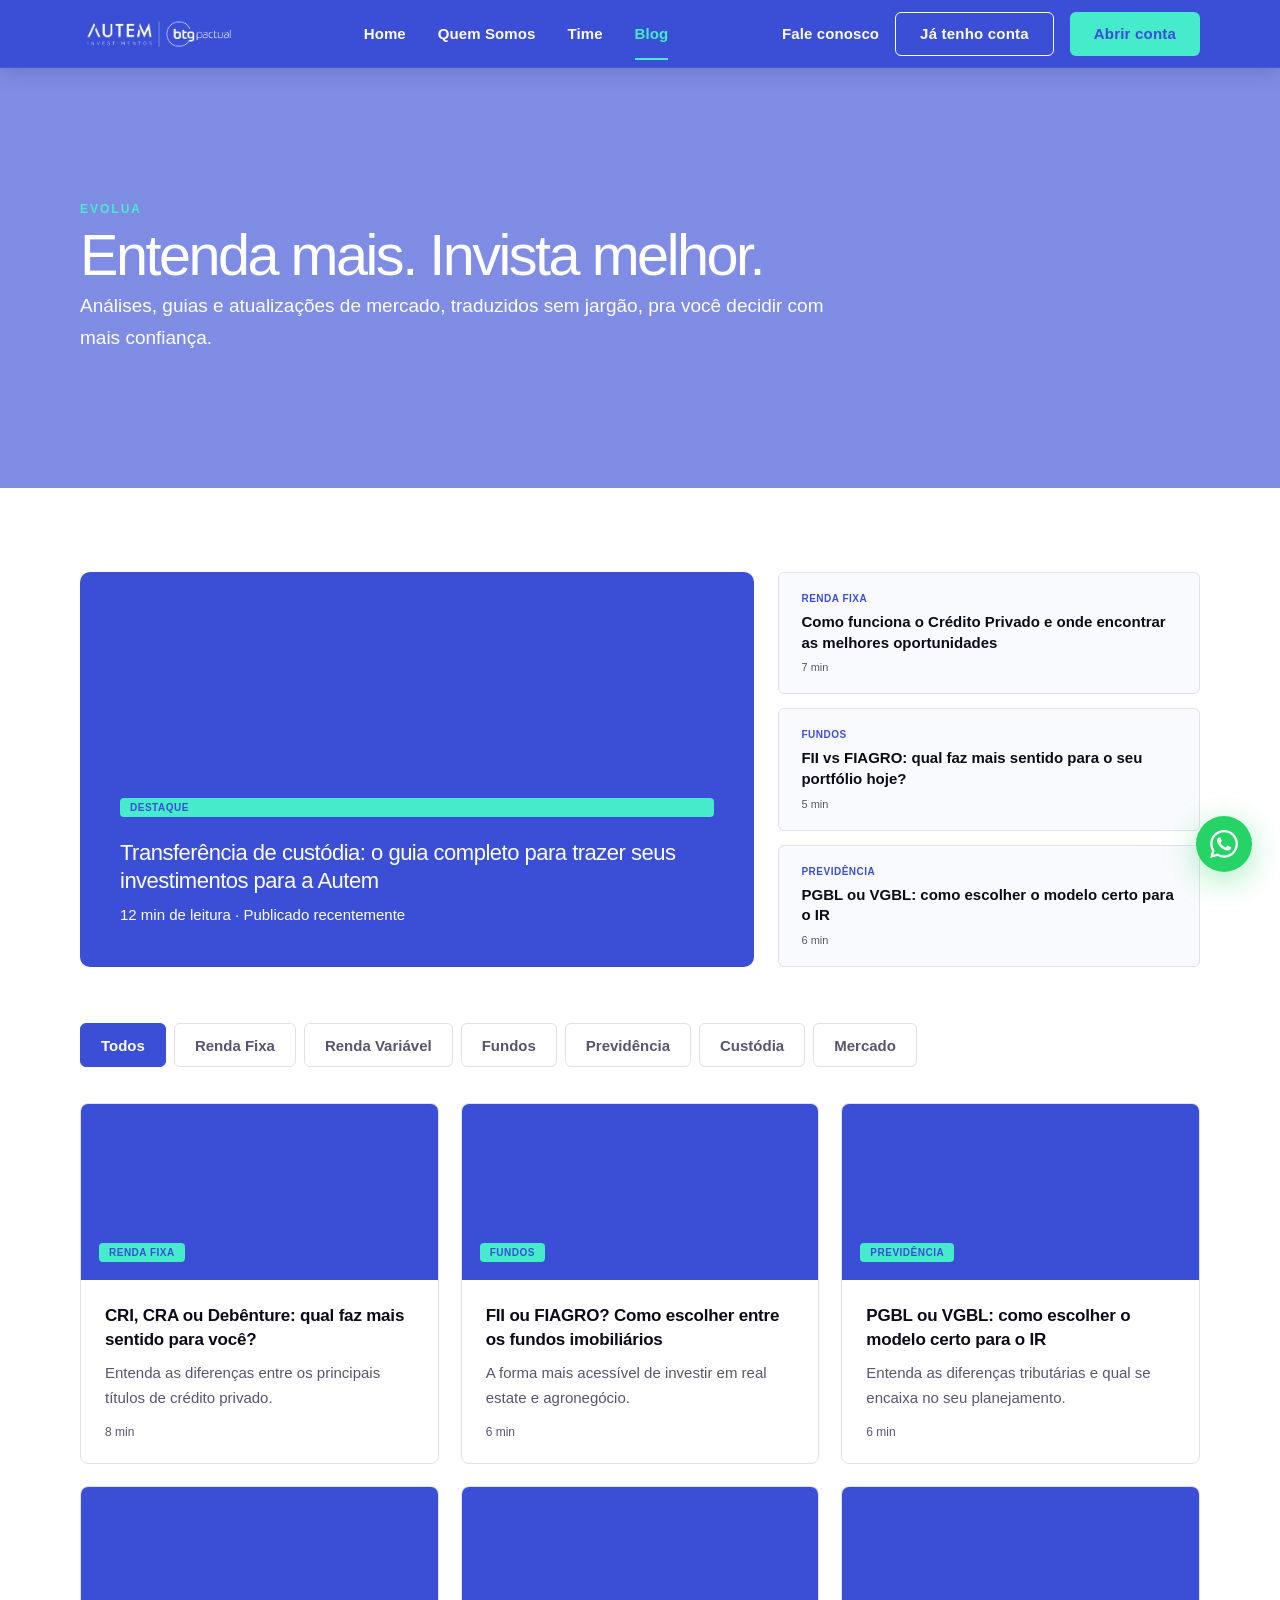
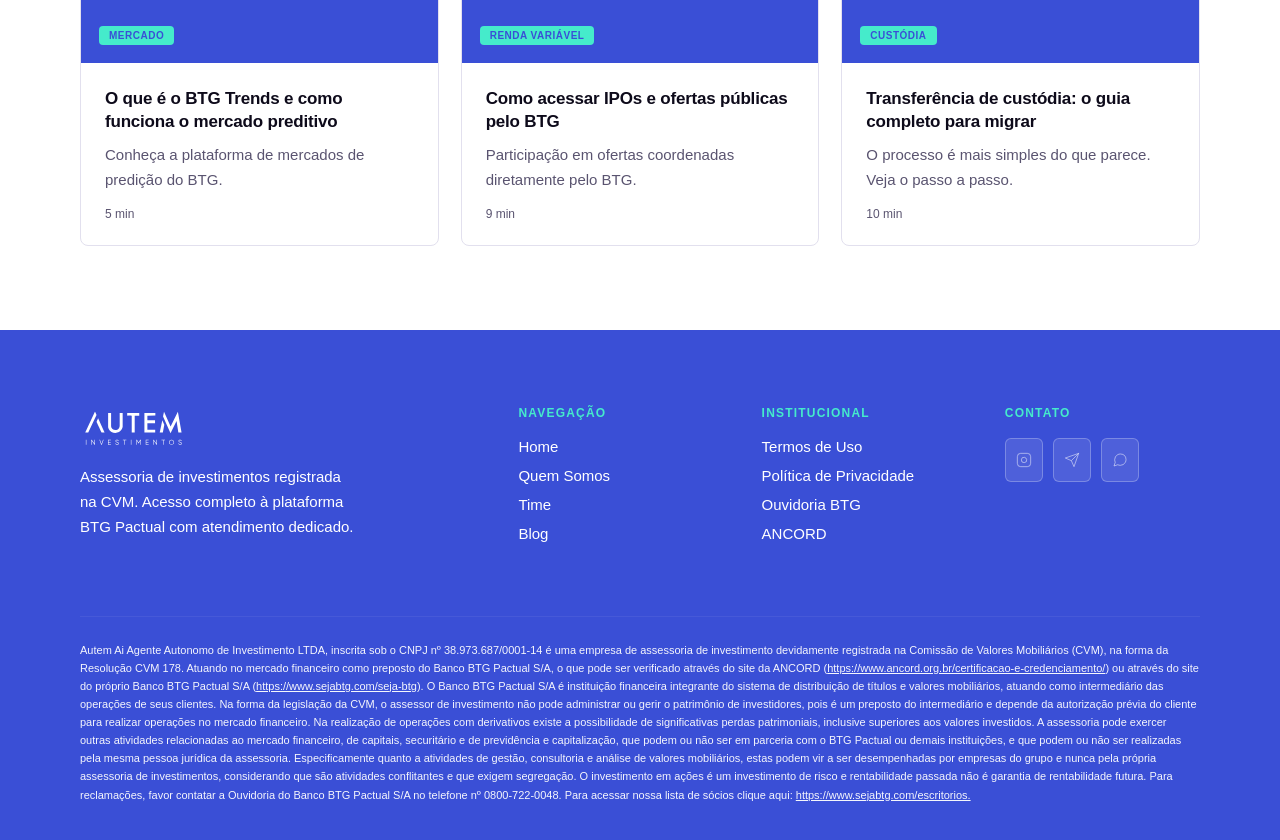
==== blog.html @ 6cc3e0f2 "Versão v2 do site Autem" ====
<!DOCTYPE html>
<html lang="pt-BR">
<head>
<meta charset="UTF-8">
<meta name="viewport" content="width=device-width, initial-scale=1.0">
<title>Wireframe v3 · Autem Investimentos</title>

<!--
  ══════════════════════════════════════════════════════════════
  TIPOGRAFIA — PENDENTE CONFIRMAÇÃO DO BRANDBOOK APENT
  ──────────────────────────────────────────────────────────────
  Substituir pelo arquivo de fonte especificado no brandbook_Apent.pdf
  Placeholder atual: "Hanken Grotesk" (Google Fonts)
  Na versão Vite final: importar via @font-face com os arquivos locais
  ══════════════════════════════════════════════════════════════
-->


<link rel="stylesheet" href="style.css">  <meta name="view-transition" content="same-origin">
</head>
<body>
<!-- ════════════ NAV ════════════ -->
<nav class="nav nav-solid">
  <div class="nav-inner">
    <div class="nav-logo" onclick="window.location.href='index.html'" title="Home">
      <!-- Logo branca para fundo escuro -->
      <img src="IMGs/Autem-logo_branca.png" alt="Autem Investimentos">
      <span class="nav-logo-fallback">Autem</span>
    </div>
    
    <button class="hamburger" id="mobile-menu-btn" aria-label="Menu">
      <span></span><span></span><span></span>
    </button>
    <div class="nav-drawer" id="nav-drawer">
<ul class="nav-links">
      <li><a href="index.html" id="nav-home">Home</a></li>
      <li><a href="quem-somos.html" id="nav-quem-somos">Quem Somos</a></li>
      <li><a href="time.html" id="nav-time">Time</a></li>
      <li><a href="blog.html" id="nav-blog" class="active">Blog</a></li>
    </ul>
    <div class="nav-actions">
      <button class="nav-link-plain" onclick="openFaleConosco(event)">Fale conosco</button>
      <button class="nav-btn-outline" onclick="openJaTenhoConta()">Já tenho conta</button>
      <button class="btn-primary">Abrir conta</button>
    </div>
    </div>
  </div>
</nav>

<div id="page-blog" class="page-offset">
  <section class="blog-hero">
    <div class="container">
      <span class="section-eyebrow" style="color:var(--c-green);">Evolua</span>
      <h1>Entenda mais. Invista melhor.</h1>
      <p>Análises, guias e atualizações de mercado, traduzidos sem jargão, pra você decidir com mais confiança.</p>
    </div>
  </section>

  <section class="blog-main">
    <div class="container">
      <div class="blog-featured">
        <div class="blog-featured-card">
          <span class="blog-featured-cat">Destaque</span>
          <div class="blog-featured-title">Transferência de custódia: o guia completo para trazer seus investimentos para a Autem</div>
          <div class="blog-featured-meta">12 min de leitura · Publicado recentemente</div>
        </div>
        <div class="blog-sidebar">
          <div class="blog-mini-card"><div class="blog-mini-cat">Renda Fixa</div><div class="blog-mini-title">Como funciona o Crédito Privado e onde encontrar as melhores oportunidades</div><div class="blog-mini-meta">7 min</div></div>
          <div class="blog-mini-card"><div class="blog-mini-cat">Fundos</div><div class="blog-mini-title">FII vs FIAGRO: qual faz mais sentido para o seu portfólio hoje?</div><div class="blog-mini-meta">5 min</div></div>
          <div class="blog-mini-card"><div class="blog-mini-cat">Previdência</div><div class="blog-mini-title">PGBL ou VGBL: como escolher o modelo certo para o IR</div><div class="blog-mini-meta">6 min</div></div>
        </div>
      </div>
      <div class="blog-cats">
        <button class="blog-cat-btn active">Todos</button>
        <button class="blog-cat-btn">Renda Fixa</button>
        <button class="blog-cat-btn">Renda Variável</button>
        <button class="blog-cat-btn">Fundos</button>
        <button class="blog-cat-btn">Previdência</button>
        <button class="blog-cat-btn">Custódia</button>
        <button class="blog-cat-btn">Mercado</button>
      </div>
      <div class="blog-all-grid carousel-track" id="carousel-blog-all">
        <div class="blog-card carousel-item"><div class="blog-thumb"><span class="blog-cat-tag">Renda Fixa</span></div><div class="blog-body"><div class="blog-title">CRI, CRA ou Debênture: qual faz mais sentido para você?</div><div class="blog-excerpt">Entenda as diferenças entre os principais títulos de crédito privado.</div><div class="blog-meta">8 min</div></div></div>
        <div class="blog-card carousel-item"><div class="blog-thumb" style="background:var(--c-blue)"><span class="blog-cat-tag">Fundos</span></div><div class="blog-body"><div class="blog-title">FII ou FIAGRO? Como escolher entre os fundos imobiliários</div><div class="blog-excerpt">A forma mais acessível de investir em real estate e agronegócio.</div><div class="blog-meta">6 min</div></div></div>
        <div class="blog-card carousel-item"><div class="blog-thumb" style="background:var(--c-blue)"><span class="blog-cat-tag">Previdência</span></div><div class="blog-body"><div class="blog-title">PGBL ou VGBL: como escolher o modelo certo para o IR</div><div class="blog-excerpt">Entenda as diferenças tributárias e qual se encaixa no seu planejamento.</div><div class="blog-meta">6 min</div></div></div>
        <div class="blog-card carousel-item"><div class="blog-thumb" style="background:var(--c-blue)"><span class="blog-cat-tag">Mercado</span></div><div class="blog-body"><div class="blog-title">O que é o BTG Trends e como funciona o mercado preditivo</div><div class="blog-excerpt">Conheça a plataforma de mercados de predição do BTG.</div><div class="blog-meta">5 min</div></div></div>
        <div class="blog-card carousel-item"><div class="blog-thumb" style="background:var(--c-blue)"><span class="blog-cat-tag">Renda Variável</span></div><div class="blog-body"><div class="blog-title">Como acessar IPOs e ofertas públicas pelo BTG</div><div class="blog-excerpt">Participação em ofertas coordenadas diretamente pelo BTG.</div><div class="blog-meta">9 min</div></div></div>
        <div class="blog-card carousel-item"><div class="blog-thumb" style="background:var(--c-blue)"><span class="blog-cat-tag">Custódia</span></div><div class="blog-body"><div class="blog-title">Transferência de custódia: o guia completo para migrar</div><div class="blog-excerpt">O processo é mais simples do que parece. Veja o passo a passo.</div><div class="blog-meta">10 min</div></div></div>
      </div>
      <div class="carousel-nav">
        <button class="carousel-arrow" id="carousel-blog-all-prev" aria-label="Anterior">
          <svg width="18" height="18" viewBox="0 0 24 24" fill="none" stroke="currentColor" stroke-width="2"><polyline points="15 18 9 12 15 6"/></svg>
        </button>
        <div class="carousel-dots" id="carousel-blog-all-dots"></div>
        <button class="carousel-arrow" id="carousel-blog-all-next" aria-label="Próximo">
          <svg width="18" height="18" viewBox="0 0 24 24" fill="none" stroke="currentColor" stroke-width="2"><polyline points="9 18 15 12 9 6"/></svg>
        </button>
      </div>
    </div>
  </section>

  <footer class="footer">
    <div class="container">
      <div class="footer-top">
        <div>
          <img class="footer-logo"
               src="IMGs/autem-logo-branco-scroll.svg"
               alt="Autem Investimentos"
               onerror="this.outerHTML='<div style=\'font-size:16px;font-weight:900;color:#fff;margin-bottom:14px;\'>Autem Investimentos</div>'">
          <p class="footer-brand-desc">Assessoria de investimentos registrada na CVM. Acesso completo à plataforma BTG Pactual com atendimento dedicado.</p>
        </div>
        <div>
          <div class="footer-col-title">Navegação</div>
          <ul class="footer-links">
            <li><a href="index.html">Home</a></li>
            <li><a href="quem-somos.html">Quem Somos</a></li>
            <li><a href="time.html">Time</a></li>
            <li><a href="blog.html">Blog</a></li>
          </ul>
        </div>
        <div>
          <div class="footer-col-title">Institucional</div>
          <ul class="footer-links">
            <li><a href="#">Termos de Uso</a></li>
            <li><a href="#">Política de Privacidade</a></li>
            <li><a href="#">Ouvidoria BTG</a></li>
            <li><a href="#">ANCORD</a></li>
          </ul>
        </div>
        <div>
          <div class="footer-col-title">Contato</div>
          <div class="footer-social">
            <a href="#" title="Instagram"><svg width="16" height="16" viewBox="0 0 24 24" fill="none" stroke="currentColor" stroke-width="0.75"><rect x="2" y="2" width="20" height="20" rx="5"/><path d="M16 11.37A4 4 0 1 1 12.63 8 4 4 0 0 1 16 11.37z"/><line x1="17.5" y1="6.5" x2="17.51" y2="6.5"/></svg></a>
            <a href="#" title="Telegram"><svg width="16" height="16" viewBox="0 0 24 24" fill="none" stroke="currentColor" stroke-width="0.75"><path d="M22 2L11 13"/><path d="M22 2L15 22l-4-9-9-4 20-7z"/></svg></a>
            <a href="#" title="WhatsApp"><svg width="16" height="16" viewBox="0 0 24 24" fill="none" stroke="currentColor" stroke-width="0.75"><path d="M21 11.5a8.38 8.38 0 0 1-.9 3.8 8.5 8.5 0 0 1-7.6 4.7 8.38 8.38 0 0 1-3.8-.9L3 21l1.9-5.7a8.38 8.38 0 0 1-.9-3.8 8.5 8.5 0 0 1 4.7-7.6 8.38 8.38 0 0 1 3.8-.9h.5a8.48 8.48 0 0 1 8 8v.5z"/></svg></a>
          </div>
        </div>
      </div>
      <div class="footer-bottom">
        <p class="footer-disclaimer">Autem Ai Agente Autonomo de Investimento LTDA, inscrita sob o CNPJ nº 38.973.687/0001-14 é uma empresa de assessoria de investimento devidamente registrada na Comissão de Valores Mobiliários (CVM), na forma da Resolução CVM 178. Atuando no mercado financeiro como preposto do Banco BTG Pactual S/A, o que pode ser verificado através do site da ANCORD (<a href="https://www.ancord.org.br/certificacao-e-credenciamento/" target="_blank" style="text-decoration:underline;">https://www.ancord.org.br/certificacao-e-credenciamento/</a>) ou através do site do próprio Banco BTG Pactual S/A (<a href="https://www.sejabtg.com/seja-btg" target="_blank" style="text-decoration:underline;">https://www.sejabtg.com/seja-btg</a>). O Banco BTG Pactual S/A é instituição financeira integrante do sistema de distribuição de títulos e valores mobiliários, atuando como intermediário das operações de seus clientes. Na forma da legislação da CVM, o assessor de investimento não pode administrar ou gerir o patrimônio de investidores, pois é um preposto do intermediário e depende da autorização prévia do cliente para realizar operações no mercado financeiro. Na realização de operações com derivativos existe a possibilidade de significativas perdas patrimoniais, inclusive superiores aos valores investidos. A assessoria pode exercer outras atividades relacionadas ao mercado financeiro, de capitais, securitário e de previdência e capitalização, que podem ou não ser em parceria com o BTG Pactual ou demais instituições, e que podem ou não ser realizadas pela mesma pessoa jurídica da assessoria. Especificamente quanto a atividades de gestão, consultoria e análise de valores mobiliários, estas podem vir a ser desempenhadas por empresas do grupo e nunca pela própria assessoria de investimentos, considerando que são atividades conflitantes e que exigem segregação. O investimento em ações é um investimento de risco e rentabilidade passada não é garantia de rentabilidade futura. Para reclamações, favor contatar a Ouvidoria do Banco BTG Pactual S/A no telefone nº 0800-722-0048. Para acessar nossa lista de sócios clique aqui: <a href="https://www.sejabtg.com/escritorios" target="_blank" style="text-decoration:underline;">https://www.sejabtg.com/escritorios.</a></p>
      </div>
    </div>
  </footer>
</div>



<!-- WHATSAPP FLUTUANTE -->
<button class="whatsapp-float" title="Falar no WhatsApp">
  <svg width="28" height="28" viewBox="0 0 24 24" fill="white">
    <path d="M17.472 14.382c-.297-.149-1.758-.867-2.03-.967-.273-.099-.471-.148-.67.15-.197.297-.767.966-.94 1.164-.173.199-.347.223-.644.075-.297-.15-1.255-.463-2.39-1.475-.883-.788-1.48-1.761-1.653-2.059-.173-.297-.018-.458.13-.606.134-.133.298-.347.446-.52.149-.174.198-.298.298-.497.099-.198.05-.371-.025-.52-.075-.149-.669-1.612-.916-2.207-.242-.579-.487-.5-.669-.51-.173-.008-.371-.01-.57-.01-.198 0-.52.074-.792.372-.272.297-1.04 1.016-1.04 2.479 0 1.462 1.065 2.875 1.213 3.074.149.198 2.096 3.2 5.077 4.487.709.306 1.262.489 1.694.625.712.227 1.36.195 1.871.118.571-.085 1.758-.719 2.006-1.413.248-.694.248-1.289.173-1.413-.074-.124-.272-.198-.57-.347m-5.421 7.403h-.004a9.87 9.87 0 0 1-5.031-1.378l-.361-.214-3.741.982.998-3.648-.235-.374a9.86 9.86 0 0 1-1.51-5.26c.001-5.45 4.436-9.884 9.888-9.884 2.64 0 5.122 1.03 6.988 2.898a9.825 9.825 0 0 1 2.893 6.994c-.003 5.45-4.437 9.884-9.885 9.884m8.413-18.297A11.815 11.815 0 0 0 12.05 0C5.495 0 .16 5.335.157 11.892c0 2.096.547 4.142 1.588 5.945L.057 24l6.305-1.654a11.882 11.882 0 0 0 5.683 1.448h.005c6.554 0 11.89-5.335 11.893-11.893a11.821 11.821 0 0 0-3.48-8.413Z"/>
  </svg>
</button>


<!-- MODAL JÁ TENHO CONTA -->
<div class="modal-overlay" id="modalJaTenhoConta">
  <div class="modal-box">
    <button class="modal-close" onclick="closeJaTenhoConta()">×</button>
    <div class="modal-title">Já sou cliente BTG</div>
    <p class="modal-sub">Preencha abaixo e um assessor Autem entrará em contato para transferir sua assessoria.</p>
    <form onsubmit="return false;">
      <div class="form-row">
        <div class="form-group">
          <label class="form-label">Nome completo</label>
          <input class="form-input" type="text" placeholder="Seu nome">
        </div>
        <div class="form-group">
          <label class="form-label">E-mail</label>
          <input class="form-input" type="email" placeholder="seu@email.com">
        </div>
      </div>
      <div class="form-row">
        <div class="form-group">
          <label class="form-label">WhatsApp</label>
          <input class="form-input" type="tel" placeholder="(11) 99999-9999">
        </div>
        <div class="form-group">
          <label class="form-label">Patrimônio aproximado</label>
          <select class="form-select">
            <option value="">Selecione</option>
            <option>Até R$ 100 mil</option>
            <option>R$ 100 mil – R$ 500 mil</option>
            <option>R$ 500 mil – R$ 1 milhão</option>
            <option>Acima de R$ 1 milhão</option>
          </select>
        </div>
      </div>
      <div class="form-group">
        <label class="form-label">Assessor atual (opcional)</label>
        <input class="form-input" type="text" placeholder="Nome do seu assessor atual">
      </div>
      <button class="btn-form-submit" type="submit" onclick="closeJaTenhoConta()">Quero migrar para a Autem →</button>
    </form>
  </div>
</div></div>

<!-- MODAL FALE CONOSCO -->
<div class="modal-overlay" id="modalFaleConosco">
  <div class="modal-box">
    <button class="modal-close" onclick="closeFaleConosco()">×</button>
    <div class="modal-title">Fale conosco</div>
    <p class="modal-sub">Preencha abaixo e um especialista Autem entrará em contato com você.</p>
    <div class="form-row">
      <div class="form-group">
        <label class="form-label">Nome</label>
        <input type="text" class="form-input" placeholder="Seu nome">
      </div>
      <div class="form-group">
        <label class="form-label">Telefone</label>
        <input type="text" class="form-input" placeholder="(11) 99999-9999">
      </div>
    </div>
    <div class="form-group">
      <label class="form-label">E-mail</label>
      <input type="email" class="form-input" placeholder="seu@email.com">
    </div>
    <div class="form-group">
      <label class="form-label">Você é</label>
      <select class="form-select">
        <option value="">Selecione seu perfil...</option>
        <option>Pessoa Física — Investidor iniciante</option>
        <option>Pessoa Física — Já invisto em outros bancos</option>
        <option>Pessoa Física — Investidor qualificado</option>
        <option>Pessoa Jurídica — Empresa</option>
        <option>Assessor — Quero me juntar ao time</option>
      </select>
    </div>
    <div class="form-group">
      <label class="form-label">Patrimônio aproximado</label>
      <select class="form-select">
        <option value="">Selecione uma faixa...</option>
        <option>Até R$ 50 mil</option>
        <option>R$ 50 mil a R$ 300 mil</option>
        <option>R$ 300 mil a R$ 1 milhão</option>
        <option>Acima de R$ 1 milhão</option>
      </select>
    </div>
    <button class="btn-form-submit">Quero ser contatado →</button>
  </div>
</div>

<script>
// ─── NAVEGAÇÃO ───────────────────────────────
function showPage(id) {
  document.querySelectorAll('.page').forEach(p => p.classList.remove('active'));
  document.getElementById('page-' + id).classList.add('active');
  document.querySelectorAll('.nav-links a').forEach(a => a.classList.remove('active'));
  const l = document.getElementById('nav-' + id);
  if (l) l.classList.add('active');
  window.scrollTo({ top: 0, behavior: 'smooth' });
  return false;
}

// ─── FALE CONOSCO ────────────────────────────
function openFaleConosco(e) {
  if (e) e.preventDefault();
  document.getElementById('modalFaleConosco').classList.add('open');
  document.body.style.overflow = 'hidden';
}
function closeFaleConosco() {
  document.getElementById('modalFaleConosco').classList.remove('open');
  document.body.style.overflow = '';
}
function openJaTenhoConta() {
  document.getElementById('modalJaTenhoConta').classList.add('open');
}
function closeJaTenhoConta() {
  document.getElementById('modalJaTenhoConta').classList.remove('open');
}
document.getElementById('modalJaTenhoConta').addEventListener('click', function(e) {
  if (e.target === this) closeJaTenhoConta();
});

document.getElementById('modalFaleConosco').addEventListener('click', function(e) {
  if (e.target === this) closeFaleConosco();
});

// ─── TABS DE PRODUTO ──────────────────────────
// Banking tabs
function switchBankingTab(tab, btn) {
  document.querySelectorAll('.banking-tab-btn').forEach(b => b.classList.remove('active'));
  document.querySelectorAll('.banking-tab-panel').forEach(p => p.classList.remove('active'));
  btn.classList.add('active');
  document.getElementById('banking-' + tab).classList.add('active');
}

function selectTab(btn, panelId) {
  // Reset tabs
  document.querySelectorAll('.product-tab').forEach(t => t.classList.remove('active'));
  document.querySelectorAll('.product-panel').forEach(p => p.classList.remove('active'));
  // Ativar
  btn.classList.add('active');
  const panel = document.getElementById(panelId);
  if (panel) {
    panel.classList.add('active');
    // Animação leve
    panel.style.opacity = '0';
    panel.style.transform = 'translateY(8px)';
    requestAnimationFrame(() => {
      panel.style.transition = 'opacity .25s ease, transform .25s ease';
      panel.style.opacity = '1';
      panel.style.transform = 'translateY(0)';
    });
  }
}

// ─── BLOG FILTROS ─────────────────────────────
document.querySelectorAll('.blog-cat-btn').forEach(btn => {
  btn.addEventListener('click', () => {
    document.querySelectorAll('.blog-cat-btn').forEach(b => b.classList.remove('active'));
    btn.classList.add('active');
  });
});
</script>

<script>
// Mobile Menu Logic
const mobileBtn = document.getElementById('mobile-menu-btn');
const navDrawer = document.getElementById('nav-drawer');
const navLinks = navDrawer.querySelectorAll('a, button');

if (mobileBtn && navDrawer) {
  const topNav = document.querySelector('.nav');
  mobileBtn.addEventListener('click', () => {
    mobileBtn.classList.toggle('open');
    navDrawer.classList.toggle('open');
    if (topNav) topNav.classList.toggle('menu-open');
  });

  navLinks.forEach(link => {
    link.addEventListener('click', () => {
      mobileBtn.classList.remove('open');
      navDrawer.classList.remove('open');
      if (topNav) topNav.classList.remove('menu-open');
    });
  });

  document.addEventListener('click', (e) => {
    if (navDrawer.classList.contains('open') && !navDrawer.contains(e.target) && !mobileBtn.contains(e.target)) {
      mobileBtn.classList.remove('open');
      navDrawer.classList.remove('open');
      if (topNav) topNav.classList.remove('menu-open');
    }
  });
}

// Reusable Mobile Carousel Component
function initCarousel(trackId, dotsId, prevId, nextId) {
  const track = document.getElementById(trackId);
  if (!track) return;
  const items = Array.from(track.querySelectorAll('.carousel-item'));
  if (!items.length) return;

  const dotsEl = dotsId ? document.getElementById(dotsId) : null;
  const prevBtn = prevId ? document.getElementById(prevId) : null;
  const nextBtn = nextId ? document.getElementById(nextId) : null;

  let dots = [];
  if (dotsEl) {
    dotsEl.innerHTML = '';
    dots = items.map((_, i) => {
      const dot = document.createElement('button');
      dot.className = 'carousel-dot';
      dot.setAttribute('aria-label', 'Ir para item ' + (i + 1));
      dot.addEventListener('click', () => scrollToIndex(i));
      dotsEl.appendChild(dot);
      return dot;
    });
  }

  function scrollToIndex(i) {
    const item = items[i];
    if (!item) return;
    const delta = item.getBoundingClientRect().left - track.getBoundingClientRect().left;
    const target = track.scrollLeft + delta;
    if (typeof track.scrollTo === 'function') {
      track.scrollTo({ left: target, behavior: 'smooth' });
    } else {
      track.scrollLeft = target;
    }
  }

  function getActiveIndex() {
    const trackLeft = track.getBoundingClientRect().left;
    let closest = 0, closestDist = Infinity;
    items.forEach((item, i) => {
      const dist = Math.abs(item.getBoundingClientRect().left - trackLeft);
      if (dist < closestDist) { closestDist = dist; closest = i; }
    });
    return closest;
  }

  function updateUI() {
    const active = getActiveIndex();
    dots.forEach((d, i) => d.classList.toggle('active', i === active));
    if (prevBtn) prevBtn.disabled = active === 0;
    if (nextBtn) nextBtn.disabled = active === items.length - 1;
    return active;
  }

  let scrollTimer;
  track.addEventListener('scroll', () => {
    clearTimeout(scrollTimer);
    scrollTimer = setTimeout(updateUI, 100);
  }, { passive: true });

  if (prevBtn) prevBtn.addEventListener('click', () => scrollToIndex(Math.max(0, updateUI() - 1)));
  if (nextBtn) nextBtn.addEventListener('click', () => scrollToIndex(Math.min(items.length - 1, updateUI() + 1)));

  window.addEventListener('resize', updateUI);
  updateUI();
}

[
  ['carousel-blog-all', 'carousel-blog-all-dots', 'carousel-blog-all-prev', 'carousel-blog-all-next'],
].forEach(args => initCarousel(...args));

// Nav Scroll Logic for Logo
const NAV_LOGO_DEFAULT = 'IMGs/Autem-logo_branca.png';
const NAV_LOGO_SCROLLED = 'IMGs/autem-logo-branco-scroll.svg';
const navEl = document.querySelector('.nav');
const navLogoImg = navEl ? navEl.querySelector('.nav-logo img') : null;
let navIsScrolled = false;
window.addEventListener('scroll', () => {
  const shouldBeScrolled = window.scrollY > 50;
  if (shouldBeScrolled === navIsScrolled) return;
  navIsScrolled = shouldBeScrolled;
  navEl.classList.toggle('scrolled', navIsScrolled);
  if (navLogoImg) {
    navLogoImg.style.opacity = '0';
    window.setTimeout(() => {
      navLogoImg.src = navIsScrolled ? NAV_LOGO_SCROLLED : NAV_LOGO_DEFAULT;
      navLogoImg.style.opacity = '1';
    }, 150);
  }
}, { passive: true });
</script>

</body>
</html>
---- style.css ----
@font-face {
  font-family: 'Hanken Grotesk';
  src: url('../Hanken_Grotesk/HankenGrotesk-VariableFont_wght.ttf') format('truetype');
  font-weight: 100 900;
  font-style: normal;
  font-display: swap;
}
@font-face {
  font-family: 'Hanken Grotesk';
  src: url('../Hanken_Grotesk/HankenGrotesk-Italic-VariableFont_wght.ttf') format('truetype');
  font-weight: 100 900;
  font-style: italic;
  font-display: swap;
}

/* ══════════════════════════════════════════════════════════════
   TOKENS DE MARCA — AUTEM (extraídos do Autem_brandbook.pdf)
   ══════════════════════════════════════════════════════════════ */
:root {
  /* Paleta primária */
  --c-blue:          #3A4FD6;   /* Azul primário */
  --c-green:         #45EBCB;   /* Verde menta — accent principal */
  --c-lavender:      #E4EDFF;   /* Lavanda — superfície suave */
  --c-off-white:     #F9FAFD;   /* Fundo neutro */
  --c-black:         #000000;
  --c-gray:          #424242;

  /* Gradiente hero */
  --grad-hero: var(--c-blue);

  /* Cores de Status e Utilidades */
  --status-success-bg: #DCFCE7;
  --status-success-txt: #15803D;
  --status-pending-bg: #FEF9C3;
  --status-pending-txt: #92400E;
  --glow-green: rgba(69, 235, 203, 0.4);

  /* Aliases semânticos */
  --bg-white:        #FFFFFF;
  --bg-surface:      var(--c-off-white);
  --text-primary:    #0D0A1A;
  --text-muted:      #5A5470;
  --border:          #E2E0EE;
  --brand-accent:    var(--c-green);

  /* ─ TIPOGRAFIA ─ */
  --font-primary: 'Hanken Grotesk', sans-serif;

  /* Escala tipográfica fluida */
  --text-xs:   clamp(11px, 1vw + 7px, 12px);
  --text-sm:   clamp(13px, 1vw + 9px, 15px);
  --text-base: clamp(15px, 1.2vw + 10px, 17px);
  --text-md:   clamp(17px, 1.5vw + 11px, 19px);
  --text-lg:   clamp(20px, 2vw + 12px, 22px);
  --text-xl:   clamp(24px, 2.5vw + 12px, 28px);
  --text-2xl:  clamp(32px, 3.5vw, 48px);
  --text-3xl:  clamp(40px, 4.5vw, 64px);

  /* Raios */
  --radius-sm: 6px;
  --radius-md: 8px;
  --radius-lg: 10px;
  --radius-xl: 12px;
}

/* ══ RESET ══ */
*, *::before, *::after { margin:0; padding:0; box-sizing:border-box; }
html { scroll-behavior: smooth; }

@view-transition {
  navigation: auto;
}

body {
  font-family: var(--font-primary);
  color: var(--text-primary);
  background: var(--bg-white);
  -webkit-font-smoothing: antialiased;
  text-rendering: optimizeLegibility;
}
a { text-decoration: none; color: inherit; }
button { cursor: pointer; font-family: var(--font-primary); }
img { display: block; max-width: 100%; }

/* ══ PAGE SYSTEM ══ */
/* .page removed */
/* .page.active removed */
.page-offset { padding-top: 68px; }
#page-home.page-offset { padding-top: 0; }

/* ══ SHARED LAYOUT ══ */
.container { width: 100%; max-width: 1200px; margin: 0 auto; padding: 0 40px; }
.section-eyebrow {
  font-size: var(--text-xs);
  font-weight: 800;
  text-transform: uppercase;
  letter-spacing: 2px;
  color: var(--c-blue);
  margin-bottom: 10px;
  display: block;
}
.section-title {
  font-size: var(--text-2xl);
  font-weight: 400;
  letter-spacing: -1.5px;
  line-height: 1.12;
  color: var(--c-blue);
  margin-bottom: 14px;
}
.section-sub {
  font-size: var(--text-md);
  color: var(--text-muted);
  line-height: 1.7;
  max-width: clamp(600px, 60ch, 800px);
}
.text-center { text-align: center; }
.text-center .section-sub { margin: 0 auto; }


/* ══════════════════════════════════════════
   NAV
══════════════════════════════════════════ */
.nav {
  position: fixed; top: 0; left: 0; right: 0; z-index: 1000;
  height: 68px;
  background: rgba(58, 79, 214, 0.55);
  backdrop-filter: blur(20px);
  -webkit-backdrop-filter: blur(20px);
  border-bottom: 1px solid rgba(255,255,255,0.06);
  transition: background 0.3s ease, box-shadow 0.3s ease, backdrop-filter 0.3s ease;
}
.nav.scrolled,
.nav.nav-solid {
  background: var(--c-blue);
  backdrop-filter: none;
  -webkit-backdrop-filter: none;
  box-shadow: 0 4px 20px rgba(0, 0, 0, 0.15);
}
.nav-inner {
  max-width: 1200px; margin: 0 auto; padding: 0 40px;
  height: 100%;
  display: flex; align-items: center; justify-content: space-between;
}
.nav-logo {
  display: flex; align-items: center; justify-content: flex-start; gap: 0;
  width: 170px;
  cursor: pointer; height: auto;
}
.nav-logo img {
  height: 48px; /* Maior, imagem original intocada */
  width: auto;
  max-width: none;
  transition: opacity .15s ease, height .2s ease;
  /* Fallback se a imagem não carregar */
}
.nav.scrolled .nav-logo img {
  height: 38px;
}
.nav-logo-fallback {
  font-size: 18px; font-weight: 900; color: #fff; letter-spacing: -0.5px;
  display: none; /* mostrado via JS se img falhar */
}
.nav-links {
  display: flex; align-items: center; gap: 32px; list-style: none;
}
.nav-links a,
.nav-link-plain {
  font-size: var(--text-sm);
  font-weight: 600;
  color: #fff;
  letter-spacing: 0.1px;
  transition: color .2s, opacity .2s;
  position: relative;
  background: none; border: none; padding: 0; cursor: pointer;
}
.nav-links a::after,
.nav-link-plain::after {
  content: '';
  position: absolute; bottom: -4px; left: 0; right: 0;
  height: 2px; background: var(--c-green);
  transform: scaleX(0); transform-origin: left;
  transition: transform .2s;
}
.nav-links a:hover, .nav-links a.active,
.nav-link-plain:hover, .nav-link-plain.active { color: var(--c-green); opacity: 1; }
.nav-links a:hover::after, .nav-links a.active::after,
.nav-link-plain:hover::after, .nav-link-plain.active::after { transform: scaleX(1); }
.nav-actions { display: flex; align-items: center; gap: 16px; }
.nav-btn-outline {
  font-size: var(--text-sm); font-weight: 700;
  color: #fff;
  background: transparent;
  padding: 10px 24px; border-radius: var(--radius-sm);
  border: 1.5px solid #fff;
  letter-spacing: 0.2px;
  transition: all .2s;
}
.nav-btn-outline:hover {
  border-color: rgba(255,255,255,0.7);
  background: rgba(255,255,255,0.06);
  color: #fff;
}
.btn-primary {
  background: var(--c-green);
  color: var(--c-blue);
  font-size: var(--text-sm); font-weight: 800;
  padding: 10px 24px; border-radius: var(--radius-sm);
  border: none; letter-spacing: 0.2px;
  transition: all .2s;
}
.btn-primary:hover {
  filter: brightness(1.08);
  transform: translateY(-1px);
  box-shadow: 0 8px 24px rgba(69,235,203,0.3);
}


/* ══════════════════════════════════════════
   HERO
══════════════════════════════════════════ */
.hero {
  background-color: var(--grad-hero);
  background-image: url('IMGs/hero_v2.jpg');
  background-size: cover;
  background-position: right center;
  background-repeat: no-repeat;
  min-height: 100vh;
  display: flex; align-items: center; justify-content: center;
  padding: 68px 0 10px 0; /* O padding-top compensa o header fixo e padding-bottom de 10px ajustado */
  position: relative; overflow: hidden;
}
.hero-inner {
  z-index: 1;
  max-width: 1200px; margin: 0 auto; padding: 40px 40px 10px;
  width: 100%;
  min-height: calc(100vh - 68px);
  position: relative;
  display: flex; flex-direction: column; justify-content: space-between;
}
.hero-content {
  max-width: 650px;
  display: flex; flex-direction: column; gap: 32px;
  margin: auto 0; /* Centraliza verticalmente o bloco de conteúdo na área livre superior */
}
.hero-text-group { display: flex; flex-direction: column; gap: 14px; /* Espaçamento entre os parágrafos */ }
.hero-eyebrow {
  display: inline-flex; align-items: center; gap: 8px;
  background: rgba(69,235,203,0.1); border: 1px solid rgba(69,235,203,0.25);
  border-radius: 6px; padding: 6px 14px;
  font-size: var(--text-xs); font-weight: 700; letter-spacing: 1.5px;
  text-transform: uppercase; color: var(--c-green);
}
.hero-eyebrow span { width: 6px; height: 6px; border-radius: 50%; background: var(--c-green); }
.hero h1 {
  font-size: var(--text-3xl);
  font-weight: 400; color: #000000;
  line-height: 1.04; letter-spacing: -2.5px;
}
.hero h1 em {
  font-style: normal;
  color: var(--c-blue);
}
.hero-sub {
  font-size: var(--text-md); color: var(--text-primary);
  line-height: 1.72; max-width: min(50ch, 100%);
  margin: 0;
}
.hero-cta-row { display: flex; align-items: center; gap: 16px; flex-wrap: wrap; margin: 0; /* Removida margem superior para que o espaçamento seja estritamente governado pelo gap de 32px do .hero-content */ }
.btn-hero {
  background: var(--c-green); color: var(--c-blue);
  font-size: var(--text-base); font-weight: 800;
  padding: 16px 36px; border-radius: var(--radius-sm);
  border: none; letter-spacing: 0.1px;
  box-shadow: 0 10px 36px rgba(69,235,203,0.28);
  transition: all .2s;
  cursor: pointer;
}
.btn-hero:hover { filter: brightness(1.07); transform: translateY(-2px); box-shadow: 0 14px 44px rgba(69,235,203,0.38); }
.btn-hero-blue {
  background: var(--c-blue); color: #fff;
  font-size: var(--text-base); font-weight: 800;
  padding: 16px 36px; border-radius: var(--radius-sm);
  border: none; letter-spacing: 0.1px;
  box-shadow: 0 10px 36px rgba(58, 79, 214, 0.28);
  transition: all .2s;
  cursor: pointer;
}
.btn-hero-blue:hover { filter: brightness(1.1); transform: translateY(-2px); box-shadow: 0 14px 44px rgba(58, 79, 214, 0.38); }
.hero-link {
  font-size: var(--text-sm); font-weight: 600;
  color: #fff;
  display: flex; align-items: center; gap: 6px;
  transition: all .2s;
}
.hero-link:hover { color: var(--c-green); opacity: 1; }


/* ══════════════════════════════════════════
   PILARES
══════════════════════════════════════════ */
.pilares { padding: clamp(64px, 8vw, 104px) 0; background: var(--bg-white); }
.pilares-grid {
  display: grid; grid-template-columns: repeat(4, 1fr);
  gap: 18px; margin-top: 60px;
}
.pilar-card {
  background: var(--bg-surface);
  border: 1px solid var(--border);
  border-radius: var(--radius-lg); padding: 20px 24px;
  transition: all .22s;
}
.pilar-card:hover {
  background: var(--bg-white);
  box-shadow: 0 20px 56px rgba(58, 79, 214, 0.1);
  transform: translateY(-5px);
  border-color: rgba(58, 79, 214, 0.15);
}
.pilar-icon {
  width: 48px; height: 48px;
  color: var(--c-blue);
  margin-bottom: 20px;
}
.pilar-title {
  font-size: var(--text-base); font-weight: 800;
  color: var(--text-primary); margin-bottom: 10px;
  letter-spacing: -0.3px;
}
.pilar-desc { font-size: var(--text-sm); color: var(--text-muted); line-height: 1.68; }
.card-link {
  display: inline-flex; align-items: center; gap: 6px;
  font-size: 13px; font-weight: 700; color: var(--c-blue);
  margin-top: 16px; transition: all .2s;
}
.card-link:hover { color: var(--c-green); }


/* ══════════════════════════════════════════
   PORTFÓLIO — TABS VERTICAIS (novo componente)
   Lógica: categoria macro como tab lateral;
   conteúdo: grid de sub-produtos à direita.
   Alternativa avaliada: cards horizontais (v4) — descartada por sobrecarga visual.
   Accordion seria mais mobile-first mas menos impactante para aprovação de cliente.
══════════════════════════════════════════ */
.portfolio {
  padding: clamp(64px, 8vw, 104px) 0;
  background: 
    linear-gradient(rgba(58, 79, 214, 0.85), rgba(58, 79, 214, 0.85)),
    url('IMGs/Portfolio.jpeg') center/cover no-repeat fixed;
  overflow: hidden;
  position: relative;
}
.portfolio::before {
  content: ''; position: absolute;
  width: 600px; height: 600px; border-radius: 50%;
  background: radial-gradient(circle, rgba(69,235,203,0.06) 0%, transparent 70%);
  right: -80px; top: -80px;
  pointer-events: none;
}
.portfolio .section-eyebrow { color: var(--c-green); }
.portfolio .section-title { color: #fff; }
.portfolio .section-sub { color: #fff; }

/* Glass Split Panel */
.portfolio-glass-layout {
  display: flex;
  margin-top: 56px;
  background: rgba(58, 79, 214, 0.1);
  backdrop-filter: blur(20px);
  -webkit-backdrop-filter: blur(20px);
  border: 1px solid rgba(255,255,255,0.14);
  border-radius: var(--radius-xl);
  overflow: hidden;
  height: 480px; /* Align to 6 menu items */
}

/* Mobile Pills */
.portfolio-pills {
  display: none; /* hidden on desktop */
}

/* Left Content Column */
.portfolio-content {
  width: 60%;
  padding: 40px;
  overflow-y: auto;
  position: relative;
  scrollbar-width: thin;
  scrollbar-color: rgba(255,255,255,0.2) transparent;
}
.portfolio-content::-webkit-scrollbar {
  width: 6px;
}
.portfolio-content::-webkit-scrollbar-track {
  background: transparent;
}
.portfolio-content::-webkit-scrollbar-thumb {
  background-color: rgba(255,255,255,0.2);
  border-radius: 10px;
}

.portfolio-pane {
  display: none;
}
.portfolio-pane.active {
  display: block;
}

.pane-header {
  margin-bottom: 32px;
}
.pane-title {
  display: flex;
  align-items: center;
  gap: 12px;
  font-size: var(--text-2xl);
  font-weight: 400;
  color: #fff;
  letter-spacing: -0.6px;
  line-height: 1.15;
  margin-bottom: 12px;
}
.pane-title svg {
  color: var(--c-green);
}
.pane-desc {
  font-size: var(--text-base);
  color: #fff;
  line-height: 1.6;
  max-width: 540px;
}

/* Sub products horizontal cards */
.sub-products-list {
  display: flex;
  flex-direction: column;
  gap: 16px;
}
.sub-products-grid {
  display: grid;
  grid-template-columns: repeat(2, 1fr);
  gap: 16px;
}
.sub-product-row {
  padding: 20px 24px;
  background: rgba(255, 255, 255, 0.05);
  border: 1px solid rgba(255, 255, 255, 0.12);
  border-radius: var(--radius-md);
  transition: all .2s ease;
}
.sub-product-row:hover {
  background: rgba(255, 255, 255, 0.08);
  border-color: rgba(69, 235, 203, 0.4);
  box-shadow: 0 10px 30px rgba(0, 0, 0, 0.15);
  transform: translateY(-2px);
}
.sub-product-title {
  font-size: var(--text-lg);
  font-weight: 700;
  color: #fff;
  margin-bottom: 8px;
  display: flex;
  align-items: center;
  gap: 8px;
  flex-wrap: wrap;
}
.tag {
  font-size: 10px;
  font-weight: 800;
  letter-spacing: 0.5px;
  text-transform: uppercase;
  padding: 3px 8px;
  border-radius: 4px;
  background: rgba(69,235,203,0.12);
  color: var(--c-green);
}
.sub-product-desc {
  font-size: 14px;
  color: #fff;
  line-height: 1.6;
  margin-bottom: 0;
}

/* Left Menu Column */
.portfolio-menu {
  width: 40%;
  border-right: 1px solid rgba(255,255,255,0.14);
  display: flex;
  flex-direction: column;
}
.menu-item {
  flex: 1;
  display: flex;
  align-items: center;
  gap: 16px;
  padding: 0 32px;
  background: transparent;
  border: none;
  border-bottom: 1px solid rgba(255,255,255,0.1);
  color: #fff;
  font-size: var(--text-lg);
  font-weight: 600;
  text-align: left;
  cursor: pointer;
  transition: all 0.2s ease;
}
.menu-item:last-child {
  border-bottom: none;
}
.menu-item:hover {
  background: rgba(255,255,255,0.03);
  color: #fff;
}
.menu-item.active {
  background: rgba(69,235,203,0.06);
  color: var(--c-green);
}

/* ══════════════════════════════════════════
   COMO FUNCIONA
══════════════════════════════════════════ */
.como-funciona {
  padding: clamp(64px, 8vw, 104px) 0;
  background: var(--c-blue);
  position: relative;
  overflow: hidden;
}
.como-funciona::before {
  content: ''; position: absolute;
  width: 560px; height: 560px; border-radius: 50%;
  background: radial-gradient(circle, rgba(69,235,203,0.08) 0%, transparent 70%);
  left: -140px; bottom: -180px;
  pointer-events: none;
}
.como-funciona .section-eyebrow { color: var(--c-green); }
.como-funciona .section-title { color: #fff; }
.como-funciona .section-sub { color: #fff; }
.steps {
  display: grid; grid-template-columns: repeat(3, 1fr);
  gap: 0; margin-top: 64px;
}
.step { padding: 0 40px; position: relative; }
.step:not(:last-child)::after {
  content: '';
  position: absolute; right: 0; top: 18px;
  width: 1px; height: 64px; background: var(--border);
}
.step-num {
  font-size: var(--text-xs); font-weight: 800;
  letter-spacing: 1.5px; text-transform: uppercase;
  color: var(--c-green); margin-bottom: 18px;
  display: flex; align-items: center; gap: 10px;
}
.step-num::before {
  content: '';
  display: block; width: 32px; height: 2px; background: var(--c-green);
}
.step-title {
  font-size: var(--text-lg); font-weight: 800;
  color: var(--text-primary); margin-bottom: 10px; letter-spacing: -0.3px;
}
.step-desc { font-size: var(--text-sm); color: var(--text-muted); line-height: 1.72; }


/* ══════════════════════════════════════════
   CUSTÓDIA
══════════════════════════════════════════ */
.custodia { padding: clamp(64px, 8vw, 104px) 0; background: var(--bg-surface); }
.custodia-inner {
  display: grid; grid-template-columns: 1fr 1fr;
  gap: 88px; align-items: center;
}
.custodia-badge {
  display: block;
  font-size: var(--text-xs); font-weight: 800;
  text-transform: uppercase; letter-spacing: 2px;
  color: var(--c-blue);
  margin-bottom: 10px;
}
.custodia-title {
  font-size: var(--text-2xl); font-weight: 400;
  color: var(--c-blue); letter-spacing: -1.5px;
  line-height: 1.12; margin-bottom: 14px;
}
.custodia-desc { font-size: var(--text-md); color: var(--text-muted); line-height: 1.72; margin-bottom: 32px; }
.custodia-steps { display: flex; flex-direction: column; gap: 14px; margin-bottom: 36px; }
.custodia-step { display: flex; align-items: flex-start; gap: 14px; }
.custodia-step-num {
  width: 28px; height: 28px; border-radius: var(--radius-sm);
  background: var(--c-blue); color: #fff;
  font-size: 11px; font-weight: 900;
  display: flex; align-items: center; justify-content: center;
  flex-shrink: 0; margin-top: 2px;
}
.custodia-step-text { font-size: var(--text-sm); color: var(--text-primary); line-height: 1.65; }
.custodia-step-text strong { color: var(--c-blue); font-weight: 700; }
.btn-accent {
  display: inline-flex; justify-content: center; align-items: center;
  background: var(--c-green); color: var(--c-blue);
  padding: 16px 28px; font-size: 15px; font-weight: 800;
  border-radius: var(--radius-sm); transition: all .2s; border: none;
}
.btn-accent:hover { background: rgba(69,235,203,0.8); transform: translateY(-1px); }
.custodia-visual {
  background: transparent; border: none;
  border-radius: 0; padding: 0; box-shadow: none;
  display: flex; flex-direction: column; justify-content: space-between; height: 100%;
}
.ativo-section-title {
  font-size: 11px; font-weight: 800; text-transform: uppercase; letter-spacing: 1.5px;
  color: var(--c-blue); margin-bottom: 20px;
}
.ativo-list {
  display: flex; flex-direction: column; gap: 16px; margin-bottom: 28px;
}
.ativo-row {
  display: flex; align-items: center; gap: 18px;
  padding: 22px 26px; background: var(--bg-white);
  border-radius: 16px; border: 1px solid var(--border);
  transition: all .2s; box-shadow: 0 4px 20px rgba(0, 0, 0, 0.02);
}
.ativo-row:hover {
  border-color: var(--c-blue); box-shadow: 0 12px 32px rgba(58, 79, 214, 0.07); transform: translateY(-2px);
}
.ativo-icon {
  width: 52px; height: 52px; min-width: 52px; border-radius: 14px;
  background: var(--c-lavender); display: flex; align-items: center; justify-content: center;
  color: var(--c-blue); flex-shrink: 0; transition: all .2s;
}
.ativo-row:hover .ativo-icon {
  background: var(--c-blue); color: #fff;
}
.ativo-info { flex: 1; }
.ativo-name { font-size: 17px; font-weight: 800; color: var(--text-primary); margin-bottom: 4px; letter-spacing: -0.3px; }
.ativo-type { font-size: 13.5px; color: var(--text-muted); }
.custodia-note {
  font-size: 12px; color: var(--text-muted);
  padding: 16px 0 0 0; background: transparent; border: none;
  border-top: 1px solid var(--border); line-height: 1.6; margin-top: auto;
}


/* ══════════════════════════════════════════
   BLOG PREVIEW
══════════════════════════════════════════ */
.blog-section { padding: clamp(64px, 8vw, 104px) 0; background: var(--bg-white); }
.blog-section-header {
  display: flex; align-items: flex-end;
  justify-content: space-between; margin-bottom: 56px; flex-wrap: wrap; gap: 16px;
}
.blog-section-header > div:first-child {
  max-width: clamp(280px, 70%, 840px);
}
.btn-outline {
  font-size: var(--text-sm); font-weight: 700;
  color: var(--c-blue); background: none;
  border: 1.5px solid var(--border); padding: 10px 22px;
  border-radius: var(--radius-sm); cursor: pointer; transition: all .2s;
}
.btn-outline:hover { background: var(--c-blue); color: #fff; border-color: var(--c-blue); }
.blog-grid {
  display: grid; grid-template-columns: repeat(3,1fr);
  gap: 24px;
}
.blog-card {
  border-radius: var(--radius-md); overflow: hidden;
  background: var(--bg-white); border: 1px solid var(--border);
  transition: all .22s;
}
.blog-card:hover { box-shadow: 0 16px 48px rgba(58, 79, 214, 0.1); transform: translateY(-4px); }
.blog-thumb {
  height: 176px;
  background: var(--c-blue);
  display: flex; align-items: flex-end; padding: 18px;
}
.blog-cat-tag {
  font-size: 10px; font-weight: 800; text-transform: uppercase; letter-spacing: 0.5px;
  background: var(--c-green); color: var(--c-blue);
  padding: 4px 10px; border-radius: 4px;
}
.blog-body { padding: 24px; }
.blog-title { font-size: var(--text-base); font-weight: 800; color: var(--text-primary); line-height: 1.38; margin-bottom: 10px; letter-spacing: -0.2px; }
.blog-excerpt { font-size: var(--text-sm); color: var(--text-muted); line-height: 1.65; margin-bottom: 14px; }
.blog-meta { font-size: 12px; color: var(--text-muted); }


/* ══════════════════════════════════════════
   FOOTER
══════════════════════════════════════════ */
.footer {
  background: var(--c-blue);
  padding: 76px 0 0;
  color: #fff;
}
.footer-top {
  display: grid; grid-template-columns: 2fr 1fr 1fr 1fr; gap: 48px;
  padding-bottom: 56px; border-bottom: 1px solid rgba(255,255,255,0.06);
}
.footer-logo { height: 28px; width: auto; margin-bottom: 14px; }
.footer-brand-desc {
  font-size: var(--text-sm); line-height: 1.68; max-width: 280px;
  color: #fff; margin-bottom: 20px;
}
.footer-col-title {
  font-size: var(--text-xs); font-weight: 800;
  text-transform: uppercase; letter-spacing: 1.2px;
  color: var(--c-green); margin-bottom: 18px;
}
.footer-links { list-style: none; display: flex; flex-direction: column; gap: 11px; }
.footer-links a {
  font-size: var(--text-sm); color: #fff;
  transition: all .2s ease;
  text-decoration: none;
}
.footer-links a:hover, .footer-disclaimer a:hover, .footer-legal-links a:hover { color: var(--c-green); opacity: 1; }
.footer-social { display: flex; gap: 10px; margin-top: 14px; }
.footer-social a {
  width: 38px; height: 38px; border-radius: var(--radius-sm);
  background: rgba(255,255,255,0.1); border: 1px solid rgba(255,255,255,0.25);
  display: flex; align-items: center; justify-content: center;
  transition: all .2s; color: #fff;
  text-decoration: none !important;
}
.footer-social a:hover { background: var(--c-green) !important; border-color: var(--c-green) !important; color: var(--c-blue) !important; }
.footer-bottom {
  padding: 24px 0 36px;
}
.footer-disclaimer { font-size: 11px; color: #fff; line-height: 1.65; opacity: 0.95; }

/* ══════════════════════════════════════════
   QUEM SOMOS
══════════════════════════════════════════ */
.qs-hero { display: flex; align-items: center; min-height: 420px; background: linear-gradient(rgba(58, 79, 214, 0.65), rgba(58, 79, 214, 0.65)), url('IMGs/Ofice.png') center/cover no-repeat; padding: 40px 0; position: relative; overflow: hidden; }
.qs-hero::before {
  content: ''; position: absolute; right: -60px; top: -60px;
  width: 500px; height: 500px; border-radius: 50%;
  background: radial-gradient(circle, rgba(69,235,203,0.06) 0%, transparent 70%);
  pointer-events: none;
}
.qs-hero-content { position: relative; z-index: 1; max-width: clamp(280px, 70%, 840px); }
.qs-hero h1 { font-size: var(--text-3xl); font-weight: 400; color: #fff; letter-spacing: -2px; line-height: 1.06; margin-bottom: 20px; }
.qs-hero h1 em { font-style: normal; color: var(--c-green); }
.qs-hero p { font-size: var(--text-md); color: #fff; line-height: 1.72; }
.qs-body { padding: clamp(64px, 8vw, 104px) 0; background: var(--bg-white); }
.qs-grid { display: grid; grid-template-columns: 1fr 1fr; gap: 88px; align-items: stretch; }
.qs-text { display: flex; flex-direction: column; justify-content: center; }
.qs-text h2 { font-size: var(--text-xl); font-weight: 400; color: var(--text-primary); letter-spacing: -0.8px; margin-bottom: 4px; }
.qs-text p { font-size: var(--text-md); color: var(--text-muted); line-height: 1.78; margin-bottom: 14px; }
.qs-inline-stats { display: flex; align-items: center; gap: 28px; margin-top: 32px; }
.qs-inline-stat { display: flex; flex-direction: column; }
.qs-inline-val { font-size: 32px; font-weight: 800; color: var(--c-blue); letter-spacing: -1px; line-height: 1.1; }
.qs-inline-label { font-size: 13px; color: var(--text-muted); margin-top: 4px; font-weight: 500; }
.qs-inline-divider { width: 1px; height: 44px; background: var(--border); }
.qs-img-wrap { display: flex; height: 100%; }
.qs-img-real { width: 100%; height: 100%; min-height: 400px; object-fit: cover; border-radius: 24px; }
.qs-pillars { background: var(--bg-surface); padding: 84px 0; }
.qs-pillars-grid { display: grid; grid-template-columns: repeat(3,1fr); gap: 20px; margin-top: 48px; }
.qs-pillar {
  background: var(--bg-white); border: 1px solid var(--border);
  border-radius: var(--radius-md); padding: 28px 24px;
  display: flex; flex-direction: column;
}
.qs-pillar:nth-child(odd) { background: var(--bg-white); }
.qs-pillar:nth-child(even) { background: var(--c-lavender); }
.qs-pillar-badge {
  width: 36px; height: 36px; border-radius: 50%;
  display: flex; align-items: center; justify-content: center;
  font-size: 14px; font-weight: 800; margin-bottom: 20px;
}
.qs-pillar:nth-child(odd) .qs-pillar-badge { background: var(--c-blue); color: #fff; }
.qs-pillar:nth-child(even) .qs-pillar-badge { background: var(--c-green); color: var(--c-blue); }
.qs-pillar-icon { margin-bottom: 14px; color: var(--c-blue); }
.qs-pillar h4 { font-size: var(--text-base); font-weight: 800; color: var(--text-primary); margin-bottom: 8px; }
.qs-pillar p { font-size: var(--text-sm); color: var(--text-muted); line-height: 1.68; margin: 0; }
.qs-btg { padding: 84px 0; background: var(--c-blue); }
.qs-btg-inner { display: flex; align-items: center; gap: 64px; flex-wrap: wrap; }
.qs-btg-text { flex: 1; min-width: 280px; }
.qs-btg-text .section-eyebrow { color: var(--c-green); }
.qs-btg-text h3 { font-size: var(--text-xl); font-weight: 400; color: #fff; margin-bottom: 14px; letter-spacing: -0.5px; }
.qs-btg-text p { font-size: var(--text-base); color: #fff; line-height: 1.72; }
.qs-btg-glass {
  flex: 1; min-width: 300px;
  background: rgba(255, 255, 255, 0.05);
  backdrop-filter: blur(20px); -webkit-backdrop-filter: blur(20px);
  border: 1px solid rgba(255, 255, 255, 0.14);
  border-radius: var(--radius-lg); padding: 32px;
  display: flex; flex-direction: column; gap: 24px;
}
.qs-btg-item { display: flex; align-items: flex-start; gap: 16px; }
.qs-btg-icon {
  width: 36px; height: 36px; min-width: 36px; border-radius: 50%;
  background: var(--c-green); color: var(--c-blue);
  display: flex; align-items: center; justify-content: center; margin-top: 2px;
}
.qs-btg-item-content h4 { font-size: var(--text-base); font-weight: 800; color: #fff; margin-bottom: 4px; }
.qs-btg-item-content p { font-size: var(--text-sm); color: rgba(255, 255, 255, 0.8); line-height: 1.6; margin: 0; }
.qs-btg-divider { width: 100%; height: 1px; background: rgba(255, 255, 255, 0.15); }
.qs-cta-section { padding: 84px 0; background: var(--c-green); }
.qs-cta-buttons { display: flex; align-items: center; justify-content: center; gap: 16px; margin-top: 32px; }


/* ══════════════════════════════════════════
   TIME
══════════════════════════════════════════ */
.time-hero { display: flex; align-items: center; min-height: 420px; background: linear-gradient(rgba(58, 79, 214, 0.65), rgba(58, 79, 214, 0.65)), url('IMGs/Time.png') center/cover no-repeat; padding: 40px 0; }
.time-hero h1 { font-size: var(--text-3xl); font-weight: 400; color: #fff; letter-spacing: -2px; margin-bottom: 4px; max-width: clamp(280px, 70%, 840px); }
.time-hero p { font-size: var(--text-md); color: #fff; max-width: clamp(280px, 70%, 840px); line-height: 1.68; }
.time-section { padding: 84px 0; }
.time-section.bg-surface { background: var(--bg-surface); }
.time-section-label { font-size: var(--text-xs); font-weight: 800; text-transform: uppercase; letter-spacing: 2px; color: var(--c-blue); margin-bottom: 8px; }
.time-section-title { font-size: var(--text-xl); font-weight: 400; color: var(--text-primary); letter-spacing: -0.5px; margin-bottom: 40px; }
.time-grid { display: grid; grid-template-columns: repeat(3,1fr); gap: 24px; }
.time-card {
  background: var(--bg-white); border: 1px solid var(--border);
  border-radius: var(--radius-lg); overflow: hidden; transition: all .22s;
}
.time-card:hover { box-shadow: 0 20px 56px rgba(58, 79, 214, 0.12); transform: translateY(-4px); }
.time-avatar {
  height: 208px;
  background: var(--c-blue);
  display: flex; align-items: center; justify-content: center;
}
.time-avatar-initials {
  width: 76px; height: 76px; border-radius: 50%;
  background: rgba(69,235,203,0.14); border: 2px solid rgba(69,235,203,0.35);
  display: flex; align-items: center; justify-content: center;
  font-size: 26px; font-weight: 900; color: var(--c-green);
}
.time-card-body { padding: 24px; }
.time-card-name { font-size: var(--text-md); font-weight: 800; color: var(--text-primary); margin-bottom: 4px; }
.time-card-role { font-size: var(--text-sm); color: var(--c-blue); font-weight: 700; margin-bottom: 12px; }
.time-card-bio { font-size: var(--text-sm); color: var(--text-muted); line-height: 1.65; margin-bottom: 4px; }
.time-card-linkedin {
  display: inline-flex; align-items: center; gap: 6px;
  font-size: 12px; font-weight: 700; color: var(--c-blue);
  border: 1.5px solid var(--border); border-radius: var(--radius-sm);
  padding: 7px 13px; transition: all .2s;
}
.time-card-linkedin:hover { background: var(--c-blue); color: #fff; border-color: var(--c-blue); }


/* ══════════════════════════════════════════
   BLOG PAGE
══════════════════════════════════════════ */
.blog-hero { display: flex; align-items: center; min-height: 420px; background: linear-gradient(rgba(58, 79, 214, 0.65), rgba(58, 79, 214, 0.65)), url('IMGs/Blog.png') center/cover no-repeat; padding: 40px 0; }
.blog-hero h1 { font-size: var(--text-3xl); font-weight: 400; color: #fff; letter-spacing: -2px; margin-bottom: 4px; max-width: clamp(280px, 70%, 840px); }
.blog-hero p { font-size: var(--text-md); color: #fff; max-width: clamp(280px, 70%, 840px); line-height: 1.68; }
.blog-main { padding: 84px 0; background: var(--bg-white); }
.blog-featured { display: grid; grid-template-columns: 1.6fr 1fr; gap: 24px; margin-bottom: 56px; }
.blog-featured-card {
  background: var(--c-blue);
  border-radius: var(--radius-lg); padding: 44px 40px;
  display: flex; flex-direction: column; justify-content: flex-end; min-height: 340px;
}
.blog-featured-cat {
  font-size: 10px; font-weight: 800; text-transform: uppercase; letter-spacing: 0.5px;
  background: var(--c-green); color: var(--c-blue);
  padding: 4px 10px; border-radius: 4px; display: inline-block; margin-bottom: 22px;
}
.blog-featured-title { font-size: var(--text-lg); font-weight: 400; color: #fff; letter-spacing: -0.5px; line-height: 1.25; margin-bottom: 12px; }
.blog-featured-meta { font-size: var(--text-sm); color: #fff; }
.blog-sidebar { display: flex; flex-direction: column; gap: 14px; }
.blog-mini-card { background: var(--bg-surface); border: 1px solid var(--border); border-radius: var(--radius-sm); padding: 20px 22px; }
.blog-mini-cat { font-size: 10px; font-weight: 800; text-transform: uppercase; letter-spacing: 0.5px; color: var(--c-blue); margin-bottom: 8px; }
.blog-mini-title { font-size: var(--text-sm); font-weight: 800; color: var(--text-primary); line-height: 1.38; margin-bottom: 8px; }
.blog-mini-meta { font-size: 11px; color: var(--text-muted); }
.blog-cats { display: flex; gap: 8px; margin-bottom: 36px; flex-wrap: wrap; }
.blog-cat-btn {
  font-size: var(--text-sm); font-weight: 700; padding: 8px 20px;
  border-radius: 6px; border: 1.5px solid var(--border);
  background: transparent; color: var(--text-muted);
  cursor: pointer; transition: all .2s;
}
.blog-cat-btn.active, .blog-cat-btn:hover { background: var(--c-blue); border-color: var(--c-blue); color: #fff; }
.blog-all-grid { display: grid; grid-template-columns: repeat(3,1fr); gap: 22px; }


/* ══════════════════════════════════════════
   NÚMEROS / AUTORIDADE (CARD GLASS NO HERO)
══════════════════════════════════════════ */
.hero-numbers-card {
  background: rgba(58, 79, 214, 0.55);
  backdrop-filter: blur(20px) saturate(160%);
  -webkit-backdrop-filter: blur(20px) saturate(160%);
  border: 1px solid rgba(255,255,255,0.25);
  border-radius: 20px;
  width: 100%;
  overflow: hidden;
  box-shadow: 0 20px 50px rgba(0, 0, 0, 0.15);
}
.numeros-grid {
  display: grid; grid-template-columns: repeat(4, 1fr); gap: 0;
}
.numero-item {
  text-align: center; padding: 28px 24px;
  border-right: 1px solid rgba(255, 255, 255, 0.2);
  display: flex; flex-direction: column; justify-content: center;
  height: 100%;
}
.numero-item:last-child { border-right: none; }
.numero-val {
  font-size: clamp(32px, 3.2vw, 50px); font-weight: 800;
  color: var(--c-green); letter-spacing: -1.5px; line-height: 1.1;
  margin-bottom: 6px;
}
.numero-label {
  font-size: 14px; color: #fff; font-weight: 500; line-height: 1.4;
}
.hero-scroll-indicator {
  display: inline-flex;
  flex-direction: column;
  align-items: center;
  justify-content: center;
  align-self: center;
  gap: 4px;
  margin: 12px auto 0;
  cursor: pointer;
  color: rgba(255, 255, 255, 0.85);
  font-size: 11.5px;
  font-weight: 700;
  letter-spacing: 0.8px;
  text-transform: uppercase;
  transition: all 0.25s ease;
  z-index: 2;
  padding: 4px 12px;
  text-decoration: none !important;
}
.hero-scroll-indicator:hover {
  color: var(--c-green) !important;
  transform: translateY(-2px);
}
.scroll-arrow {
  animation: bounceDown 1.8s infinite ease-in-out;
  color: var(--c-green);
}
@keyframes bounceDown {
  0%, 20%, 50%, 80%, 100% {
    transform: translateY(0);
  }
  40% {
    transform: translateY(6px);
  }
  60% {
    transform: translateY(3px);
  }
}
.premios-bar {
  padding: 32px 0;
  background: var(--bg-surface);
  border-bottom: 1px solid var(--border);
}
.numeros-premio {
  display: flex; align-items: center; justify-content: center; gap: 32px;
  flex-wrap: wrap;
}
.premio-badge {
  display: flex; align-items: center; gap: 12px;
  background: var(--bg-white);
  border: 1px solid var(--border);
  border-radius: 12px; padding: 14px 22px;
}
.premio-badge-icon {
  width: 36px; height: 36px; border-radius: 8px;
  background: rgba(69,235,203,0.15);
  display: flex; align-items: center; justify-content: center;
  color: var(--c-green);
}
.premio-badge-text { font-size: 13px; color: var(--text-primary); font-weight: 600; }
.premio-badge-sub { font-size: 11px; color: var(--text-muted); margin-top: 2px; }

/* ══════════════════════════════════════════
   BANKING SECTION
══════════════════════════════════════════ */
.banking-section { padding: clamp(64px, 8vw, 104px) 0; background: var(--bg-white); position: relative; overflow: hidden; }
.banking-section > .container { position: relative; z-index: 1; }
.banking-card-deco {
  position: absolute;
  top: -50px; right: -90px;
  width: clamp(520px, 42vw, 820px);
  pointer-events: none;
  z-index: 0;
  transform: rotate(-5deg);
}
.banking-card-deco img {
  width: 100%; height: auto;
  display: block;
  filter:
    drop-shadow(0 4px 8px rgba(58, 79, 214, 0.35))
    drop-shadow(0 18px 30px rgba(58, 79, 214, 0.25))
    drop-shadow(0 40px 60px rgba(58, 79, 214, 0.15));
}
@media (max-width: 1024px) {
  .banking-card-deco {
    width: clamp(360px, 46vw, 480px);
    top: -30px; right: -50px;
  }
}
@media (max-width: 768px) {
  .banking-card-deco { display: none; }
}
/* Abas de navegação banking */
.banking-tabs-nav {
  display: flex; gap: 0; margin-top: 40px; margin-bottom: 48px;
  border-bottom: 2px solid var(--border);
}
.banking-tab-btn {
  background: none; border: none; padding: 14px 28px;
  font-size: 15px; font-weight: 600; color: var(--text-muted);
  cursor: pointer; position: relative; transition: color .2s;
  font-family: var(--font-primary); letter-spacing: -0.1px;
}
.banking-tab-btn::after {
  content: ''; position: absolute; bottom: -2px; left: 0; right: 0; height: 2px;
  background: var(--c-blue); transform: scaleX(0); transition: transform .2s;
}
.banking-tab-btn.active { color: var(--c-blue); }
.banking-tab-btn.active::after { transform: scaleX(1); }
.banking-tab-btn:hover { color: var(--c-blue); }
.banking-tab-panel { display: none; }
.banking-tab-panel.active { display: block; }
/* Grid de produtos banking */
.banking-products-grid {
  display: grid; grid-template-columns: repeat(3, 1fr); gap: 20px;
}
.banking-prod-card {
  background: var(--bg-surface); border: 1px solid var(--border);
  border-radius: 16px; padding: 20px 24px; transition: all .2s;
}
.banking-prod-card:hover {
  border-color: var(--c-blue);
  box-shadow: 0 12px 40px rgba(58, 79, 214, 0.08);
  transform: translateY(-3px);
}
.banking-prod-icon {
  width: 44px; height: 44px; border-radius: 8px;
  background: var(--c-blue);
  display: flex; align-items: center; justify-content: center;
  margin-bottom: 18px; color: #fff;
}
.banking-prod-cat {
  font-size: 10px; font-weight: 800; letter-spacing: 1.5px; text-transform: uppercase;
  color: var(--c-blue); margin-bottom: 6px;
}
.banking-prod-title {
  font-size: 16px; font-weight: 800; color: var(--text-primary);
  letter-spacing: -0.3px; margin-bottom: 8px;
}
.banking-prod-desc { font-size: 13px; color: var(--text-muted); line-height: 1.65; }

/* ══════════════════════════════════════════
   COMO FUNCIONA — VISUAL
══════════════════════════════════════════ */
.steps-visual {
  display: grid; 
  grid-template-columns: repeat(3, 1fr); 
  margin-top: 48px;
}
/* Aumentar espaçamento do subtítulo para o visual no Como Funciona em desktop */
.como-funciona .section-sub,
.como-funciona .text-center {
  margin-bottom: 40px !important;
}
.step-visual {
  background: transparent;
  border: none;
  border-right: 1px solid rgba(255,255,255,0.1);
  padding: 0 40px;
  text-align: left;
}
.step-visual:last-child {
  border-right: none;
}
.step-visual:first-child {
  padding-left: 0;
}
.step-visual-header {
  display: flex;
  align-items: center;
  justify-content: space-between;
  margin-bottom: 24px;
}
.step-visual-num {
  font-size: 44px;
  font-weight: 800;
  color: rgba(255,255,255,0.08);
  line-height: 1;
}
.step-visual-title {
  font-size: 26px;
  font-weight: 600;
  color: #fff;
  margin-bottom: 12px;
  letter-spacing: -0.5px;
}
.step-visual-desc {
  font-size: 15px;
  color: #fff;
  line-height: 1.65;
}

/* ══════════════════════════════════════════
   AUTEM NA MÍDIA
══════════════════════════════════════════ */
.midia-section { padding: clamp(64px, 8vw, 104px) 0; background: var(--bg-white); position: relative; overflow: hidden; }
.midia-inner {
  display: grid; grid-template-columns: 1.15fr 0.85fr; gap: 40px; align-items: start;
  position: relative;
}
.midia-carousel-wrap {
  display: flex; flex-direction: column; gap: 0 !important; width: 100%; min-width: 0;
}
.midia-cards {
  display: flex; flex-wrap: nowrap; gap: 20px;
  width: calc(100% + 40px); margin: -20px -20px -24px -20px; padding: 20px 20px 24px 20px;
  overflow-x: auto; scroll-behavior: smooth;
  scroll-snap-type: x mandatory; scrollbar-width: none; -ms-overflow-style: none;
  mask-image: linear-gradient(to right, transparent 0%, black 28px, black calc(100% - 48px), transparent 100%);
  -webkit-mask-image: linear-gradient(to right, transparent 0%, black 28px, black calc(100% - 48px), transparent 100%);
}
.midia-cards::-webkit-scrollbar { display: none; }
.midia-card {
  flex: 0 0 clamp(290px, 60%, 360px); width: clamp(290px, 60%, 360px); min-width: 0; scroll-snap-align: start; scroll-snap-stop: always;
  background: var(--bg-surface); border: 1px solid var(--border);
  border-radius: 16px; padding: 28px 24px; transition: all .2s;
  display: flex; flex-direction: column; box-sizing: border-box;
}
.midia-card:hover { border-color: var(--c-blue); box-shadow: 0 12px 32px rgba(58, 79, 214, 0.08); transform: translateY(-3px); }
.midia-card-title {
  font-size: clamp(17px, 1.5vw, 19px); font-weight: 800; color: var(--c-blue);
  line-height: 1.35; margin-bottom: 12px; letter-spacing: -0.3px;
}
.midia-card-desc {
  font-size: 13.5px; color: var(--text-primary); line-height: 1.6;
  margin-bottom: 20px;
}
.midia-card-footer {
  display: flex; align-items: center; justify-content: space-between; flex-wrap: wrap; gap: 8px;
  margin-top: auto; padding-top: 14px; border-top: 1px solid var(--border);
}
.midia-card-meta {
  font-size: 12px; font-weight: 700; color: var(--text-muted); letter-spacing: 0.2px;
}
.midia-card-link {
  display: inline-flex; align-items: center; gap: 4px;
  font-size: 12.5px; font-weight: 700; color: var(--c-blue);
  text-decoration: none; transition: all .2s;
}
.midia-card:hover .midia-card-link, .midia-card-link:hover { color: var(--c-green); }
/* Padronização do Navegador de Carrossel de Mídia em Desktop e Mobile (Igual aos outros) */
.midia-carousel-wrap .carousel-nav {
  display: flex !important;
  align-items: center !important;
  justify-content: center !important;
  gap: 20px !important;
  margin-top: 24px !important;
  padding-right: 0 !important;
}
.midia-carousel-wrap .carousel-dots {
  display: flex !important;
  align-items: center !important;
  gap: 8px !important;
  order: unset !important;
  margin-right: 0 !important;
}
.midia-carousel-wrap .carousel-dot {
  appearance: none; -webkit-appearance: none;
  width: 8px !important; height: 8px !important; min-width: 8px !important; min-height: 8px !important;
  border-radius: 50% !important; background: rgba(58, 79, 214, 0.2) !important; border: none !important; padding: 0 !important;
  cursor: pointer; transition: all .2s; flex: 0 0 8px !important; align-self: center;
  box-sizing: border-box; line-height: 0;
}
.midia-carousel-wrap .carousel-dot.active {
  flex: 0 0 24px !important; width: 24px !important; height: 8px !important; min-width: 24px !important; min-height: 8px !important;
  border-radius: 100px !important; background: var(--c-blue) !important;
}
.midia-carousel-wrap .carousel-arrow {
  appearance: none; -webkit-appearance: none;
  width: 40px !important; height: 40px !important; min-width: 40px !important; min-height: 40px !important;
  border-radius: 50% !important; flex-shrink: 0;
  display: flex !important; align-items: center !important; justify-content: center !important;
  background: var(--bg-white) !important; border: 1px solid rgba(13, 10, 26, 0.1) !important;
  color: var(--text-primary) !important; cursor: pointer; transition: all .2s;
  box-sizing: border-box; box-shadow: 0 2px 8px rgba(0,0,0,0.04) !important;
  order: unset !important;
}
.midia-carousel-wrap #carousel-midia-prev { order: unset !important; }
.midia-carousel-wrap #carousel-midia-next { order: unset !important; }
.midia-carousel-wrap .carousel-arrow:disabled { opacity: 0.35; }
.midia-carousel-wrap .carousel-arrow:not(:disabled):active { background: var(--bg-surface); }

/* Ocultar navegação de carrossel APENAS em Portfolio (Desktop e Mobile) */
.portfolio .carousel-nav,
.portfolio-pane .carousel-nav,
.portfolio-content .carousel-nav,
.portfolio-glass-layout .carousel-nav {
  display: none !important;
}

/* ══════════════════════════════════════════
   FALE CONOSCO MODAL
══════════════════════════════════════════ */
.modal-overlay {
  display: none; position: fixed; inset: 0; z-index: 2000;
  background: rgba(0,0,0,0.6); backdrop-filter: blur(4px);
  align-items: center; justify-content: center;
}
.modal-overlay.open { display: flex; }
.modal-box {
  background: #fff; border-radius: 24px;
  width: 100%; max-width: 480px; margin: 24px;
  padding: 40px 36px; position: relative;
  box-shadow: 0 32px 80px rgba(0,0,0,0.25);
}
.modal-close {
  position: absolute; top: 18px; right: 20px;
  width: 32px; height: 32px; border-radius: 8px;
  background: var(--bg-surface); border: none; cursor: pointer;
  display: flex; align-items: center; justify-content: center;
  color: var(--text-muted); font-size: 18px; font-weight: 300;
  transition: all .2s;
}
.modal-close:hover { background: var(--border); }
.modal-title { font-size: 24px; font-weight: 900; color: var(--text-primary); margin-bottom: 6px; letter-spacing: -0.5px; }
.modal-sub { font-size: 14px; color: var(--text-muted); margin-bottom: 28px; line-height: 1.5; }
.form-group { margin-bottom: 18px; }
.form-label { font-size: 12px; font-weight: 700; color: var(--text-primary); margin-bottom: 6px; display: block; text-transform: uppercase; letter-spacing: 0.5px; }
.form-input, .form-select {
  width: 100%; padding: 12px 14px; border-radius: 10px;
  border: 1.5px solid var(--border); font-family: var(--font-primary);
  font-size: 14px; color: var(--text-primary); background: #fff;
  transition: border-color .2s; outline: none;
}
.form-input:focus, .form-select:focus { border-color: var(--c-blue); }
.form-row { display: grid; grid-template-columns: 1fr 1fr; gap: 14px; }
.btn-form-submit {
  width: 100%; background: var(--c-blue); color: #fff;
  font-size: 15px; font-weight: 800; padding: 16px;
  border-radius: 12px; border: none; cursor: pointer;
  transition: all .2s; margin-top: 8px; font-family: var(--font-primary);
}
.btn-form-submit:hover { background: var(--c-blue); transform: translateY(-1px); }

/* ══════════════════════════════════════════
   WHATSAPP FLUTUANTE
══════════════════════════════════════════ */
.whatsapp-float {
  position: fixed; bottom: 28px; right: 28px; z-index: 1500;
  width: 56px; height: 56px; border-radius: 50%;
  background: #25D366;
  display: flex; align-items: center; justify-content: center;
  box-shadow: 0 8px 32px rgba(37,211,102,0.4);
  cursor: pointer; transition: all .2s; border: none;
}
.whatsapp-float:hover { transform: scale(1.1); box-shadow: 0 12px 40px rgba(37,211,102,0.5); }

/* ── MODAL JÁ TENHO CONTA ── */
#modalJaTenhoConta .modal-title { color: var(--c-blue); }

/* =========================================
   MOBILE RESPONSIVENESS & UX OVERRIDES
   ========================================= */

/* Typography & Micro-UX */
h1 { font-weight: 400 !important; letter-spacing: -2.5px !important; line-height: 1.04 !important; }
.section-eyebrow, .hero-eyebrow { font-weight: 800 !important; text-transform: uppercase !important; letter-spacing: 2px !important; }
.sub-product-title, .banking-prod-title, .pilar-title, .blog-title { font-weight: 800 !important; }
body { font-weight: 400; }
.btn-primary, .btn-hero, .btn-accent { font-weight: 800 !important; }

/* Micro UX */
html { scroll-behavior: smooth; scroll-padding-top: 68px; }
.pilar-card, .sub-product, .banking-prod-card, .step-visual, .midia-card, .time-card, .blog-card {
  transition: all 0.2s ease !important;
  cursor: pointer;
}
.pilar-card:hover, .sub-product:hover, .banking-prod-card:hover, .step-visual:hover, .midia-card:hover, .time-card:hover, .blog-card:hover {
  transform: translateY(-4px) !important;
  box-shadow: 0 12px 32px rgba(58, 79, 214, 0.1) !important;
}
.form-input:focus, .form-select:focus {
  outline: 2px solid #3A4FD6 !important;
  outline-offset: 2px;
}



/* Touch Targets & A11y */
a, button, .product-tab, .banking-tab-btn, .nav-links a {
  min-height: 44px;
}
.nav-links a, .nav-link-plain { display: flex; align-items: center; }
.nav-logo, .footer-logo { min-height: 44px; display: flex; align-items: center; }
.product-tab { padding: 12px 24px; min-height: 48px; }

/* Hamburger Menu Base */
.hamburger {
  display: none; flex-direction: column; justify-content: center; align-items: center;
  width: 44px; height: 44px; cursor: pointer; z-index: 1001;
  background: none; border: none;
}
.hamburger span {
  display: block; width: 24px; height: 2px; background: #fff; border-radius: 2px;
  transition: all 0.3s ease; margin: 3px 0;
}
.hamburger.open span:nth-child(1) { transform: translateY(8px) rotate(45deg); }
.hamburger.open span:nth-child(2) { opacity: 0; }
.hamburger.open span:nth-child(3) { transform: translateY(-8px) rotate(-45deg); }

/* Accordion Mobile Headers */
.accordion-header {
  display: none; width: 100%; text-align: left; background: rgba(255,255,255,0.04);
  color: #fff; font-size: 16px; font-weight: 700; padding: 16px 20px;
  border: 1px solid rgba(255,255,255,0.08); border-radius: 8px; margin-bottom: 8px;
  align-items: center; justify-content: space-between; cursor: pointer;
  min-height: 48px;
}
.accordion-header svg { transition: transform 0.3s; }
.accordion-header.open svg { transform: rotate(180deg); }
.accordion-content { display: block; }

/* Carrossel mobile — escondido por padrão, ativado dentro do @media mobile */
.carousel-nav { display: none; }

/* MEDIA QUERIES */
@media (max-width: 1024px) {
  .hero h1 { font-size: clamp(32px, 5vw, 48px); }
  .numeros-grid { grid-template-columns: repeat(2, 1fr); }
  .numero-item { border-bottom: 1px solid rgba(255, 255, 255, 0.2); border-right: 1px solid rgba(255, 255, 255, 0.2); }
  .numero-item:nth-child(even) { border-right: none; }
  .numero-item:nth-child(n+3) { border-bottom: none; }
  .portfolio-layout { grid-template-columns: 220px 1fr; }
  .footer-top { grid-template-columns: 1fr 1fr; }
}

@media (max-width: 768px) {
  body { overflow-x: hidden; }
  .container { padding: 0 20px; }

  /* Nav Mobile */
  .hamburger { display: flex; }
  .nav-inner { justify-content: space-between; }
  .nav-drawer {
    position: fixed; top: 0; right: -100vw; width: 100vw; height: 100vh;
    background: var(--c-blue) !important;
    backdrop-filter: none !important;
    -webkit-backdrop-filter: none !important;
    display: flex; flex-direction: column; padding: 80px 24px 40px;
    transition: right 0.35s cubic-bezier(0.4, 0, 0.2, 1); z-index: 1000; overflow-y: auto;
  }
  .nav:has(.nav-drawer.open),
  .nav:has(.hamburger.open),
  .nav.menu-open,
  .nav.scrolled .nav-drawer {
    background: var(--c-blue) !important;
    backdrop-filter: none !important;
    -webkit-backdrop-filter: none !important;
  }
  .nav-drawer.open { right: 0; }
  .nav-links {
    display: flex; flex-direction: column; gap: 16px; align-items: flex-start;
    margin-bottom: 32px; width: 100%;
  }
  .nav-links a {
    font-size: 18px; font-weight: 700; width: 100%; justify-content: flex-start;
    padding: 12px 0; border-bottom: 1px solid rgba(255,255,255,0.05);
    opacity: 0;
    transform: translateX(20px);
    transition: opacity 0.3s cubic-bezier(0.4, 0, 0.2, 1), transform 0.3s cubic-bezier(0.4, 0, 0.2, 1);
  }
  .nav-drawer.open .nav-links a {
    opacity: 1;
    transform: translateX(0);
  }
  .nav-drawer.open .nav-links a:nth-child(1) { transition-delay: 0.05s; }
  .nav-drawer.open .nav-links a:nth-child(2) { transition-delay: 0.10s; }
  .nav-drawer.open .nav-links a:nth-child(3) { transition-delay: 0.15s; }
  .nav-drawer.open .nav-links a:nth-child(4) { transition-delay: 0.20s; }
  .nav-drawer.open .nav-links a:nth-child(5) { transition-delay: 0.25s; }
  .nav-drawer.open .nav-links a:nth-child(6) { transition-delay: 0.30s; }
  .nav-actions { display: flex; flex-direction: column; gap: 16px; width: 100%; }
  .btn-primary, .nav-btn-outline { width: 100%; min-height: 48px; justify-content: center; }
  .btn-primary { background: var(--c-green); color: var(--c-blue); }
  .nav-link-plain { width: 100%; justify-content: flex-start; padding: 4px 0; font-size: 15px; }
  
  /* Hero Mobile */
  .hero {
    display: flex;
    flex-direction: column;
    align-items: stretch;
    background-image: none;
    padding: 0;
    min-height: 0;
  }
  .hero::before {
    content: '';
    order: -1;
    display: block;
    height: clamp(280px, 48vh, 380px);
    flex-shrink: 0;
    background-image: url('IMGs/hero_v2.jpg');
    background-size: cover;
    background-position: 80% 30%;
    background-repeat: no-repeat;
  }
  .hero-inner {
    text-align: center;
    background: var(--bg-surface);
    padding: clamp(36px, 8vw, 48px) 20px clamp(48px, 10vw, 64px);
    gap: 36px;
  }
  .hero-content { max-width: 100%; margin: 0 auto; }
  .hero h1 { font-size: clamp(36px, 9vw, 44px); letter-spacing: -1.5px; line-height: 1.1; }
  .hero-sub { margin: 0 auto; font-size: 18px; }
  .hero-cta-row { justify-content: center; width: 100%; }
  .btn-hero, .btn-hero-blue { width: 100%; }


  /* Numbers Mobile */
  .hero-numbers-card {
    background: var(--c-blue) !important;
    backdrop-filter: none !important;
    -webkit-backdrop-filter: none !important;
    border-radius: var(--radius-lg);
    box-shadow: 0 16px 40px rgba(0, 0, 0, 0.25);
  }
  .numeros-grid {
    grid-template-columns: 1fr !important;
    display: grid !important;
    gap: 0 !important;
  }
  .numero-item {
    border-right: none !important;
    border-bottom: 1px solid rgba(255, 255, 255, 0.2) !important;
    padding: 32px 24px !important;
  }
  .numero-item:last-child {
    border-bottom: none !important;
  }
  .numero-val { font-size: 40px; color: var(--c-green); }

  /* ══ Carrossel mobile — componente único, reaproveitado em 6 lugares ══ */
  .carousel-track {
    display: flex; flex-wrap: nowrap;
    width: calc(100% + 40px); max-width: calc(100% + 40px); align-self: stretch;
    gap: 14px;
    overflow-x: auto;
    scroll-behavior: smooth;
    scroll-snap-type: x mandatory;
    scrollbar-width: none; -ms-overflow-style: none;
    box-sizing: border-box;
    padding-left: 20px;
    margin: 40px -20px 0;
    scroll-padding-left: 20px;
    grid-template-columns: none; /* anula grid do desktop onde aplicável */
    justify-content: flex-start;
  }
  .carousel-track::-webkit-scrollbar { display: none; }
  .carousel-item {
    flex: 0 0 85%;
    min-width: 0;
    scroll-snap-align: start;
    scroll-snap-stop: always;
    text-align: left;
  }
  .carousel-nav {
    display: flex; align-items: center; justify-content: center;
    gap: 16px; margin-top: 20px;
  }
  .carousel-dots { display: flex; align-items: center; gap: 8px; }
  .carousel-dot {
    appearance: none; -webkit-appearance: none;
    width: 8px; height: 8px; min-width: 8px; min-height: 8px;
    border-radius: 50%; background: var(--border); border: none; padding: 0;
    cursor: pointer; transition: all .2s; flex: 0 0 8px; align-self: center;
    box-sizing: border-box; line-height: 0;
  }
  .carousel-dot.active { flex: 0 0 22px; width: 22px; border-radius: 4px; background: var(--c-blue); }
  .carousel-arrow {
    appearance: none; -webkit-appearance: none;
    width: 36px; height: 36px; min-width: 36px; min-height: 36px;
    border-radius: 50%; flex-shrink: 0;
    display: flex; align-items: center; justify-content: center;
    background: var(--bg-white); border: 1px solid var(--border);
    color: var(--text-primary); cursor: pointer; transition: all .2s;
    box-sizing: border-box;
  }
  .carousel-arrow:disabled { opacity: 0.35; }
  .carousel-arrow:not(:disabled):active { background: var(--bg-surface); }
  /* Variante escura — usada onde o carrossel fica sobre fundo roxo-escuro (Como Funciona) */
  .como-funciona .carousel-dot { background: rgba(255,255,255,0.3); }
  .como-funciona .carousel-dot.active { background: var(--c-green); }
  .como-funciona .carousel-arrow { background: rgba(255,255,255,0.1); border-color: rgba(255,255,255,0.25); color: #fff; }

  /* Portfolio Mobile Glass & Pills */
  .portfolio-glass-layout {
    flex-direction: column;
    height: auto; /* no fixed height on mobile */
    background: rgba(58, 79, 214, 0.12);
    backdrop-filter: blur(20px);
    -webkit-backdrop-filter: blur(20px);
    border: 1px solid rgba(255, 255, 255, 0.14);
    border-radius: var(--radius-lg);
    padding: 24px 16px;
    margin-top: 32px;
    box-shadow: 0 16px 40px rgba(0, 0, 0, 0.15);
  }
  .portfolio-menu { display: none; } /* hidden on mobile */
  
  .portfolio-pills {
    display: flex;
    overflow-x: auto;
    gap: 12px;
    padding-bottom: 16px;
    margin-bottom: 24px;
    scrollbar-width: none; /* Firefox */
  }
  .portfolio-pills::-webkit-scrollbar { display: none; /* Safari/Chrome */ }
  
  .pill-btn {
    display: flex;
    align-items: center;
    gap: 8px;
    padding: 10px 16px;
    background: rgba(255,255,255,0.05);
    border: 1px solid rgba(255,255,255,0.1);
    border-radius: var(--radius-md);
    color: #fff;
    font-size: var(--text-sm);
    font-weight: 600;
    white-space: nowrap;
    cursor: pointer;
    transition: all 0.2s ease;
  }
  .pill-btn.active {
    background: rgba(69,235,203,0.1);
    border-color: rgba(69,235,203,0.3);
    color: var(--c-green);
  }
  
  .portfolio-content {
    width: 100%;
    padding: 0; /* padding handled by overall container */
    overflow-y: visible; /* height auto on mobile, body scrolls */
  }
  .sub-products-list.carousel-track, .sub-products-grid.carousel-track {
    margin: 16px 0 0 !important;
    width: 100% !important;
    max-width: 100% !important;
    padding: 0 !important;
    scroll-padding: 0 !important;
    gap: 14px !important;
  }
  .sub-product-row.carousel-item {
    flex: 0 0 85% !important;
    border: 1px solid rgba(255, 255, 255, 0.12) !important;
    border-radius: var(--radius-md) !important;
    padding: 16px !important;
    background: rgba(255, 255, 255, 0.03) !important;
  }
  
  .pane-title { font-size: var(--text-xl); }

  /* Banking Tabs Mobile */
  .banking-tabs-nav {
    overflow-x: auto; white-space: nowrap; scrollbar-width: none;
    -ms-overflow-style: none; flex-wrap: nowrap; padding-bottom: 8px;
  }
  .banking-tabs-nav::-webkit-scrollbar { display: none; }

  /* Como Funciona */
  .steps { grid-template-columns: 1fr; gap: 32px; }
  .step:not(:last-child)::after { display: none; }
  .step-visual { border-right: none; padding: 0 20px; }
  .step-visual:first-child { padding-left: 20px; }

  /* Custodia */
  .custodia-inner { grid-template-columns: 1fr; gap: 40px; }
  .custodia-visual { order: 2; margin-top: 24px; }

  /* Blog & Media */
  .midia-inner, .pilares-grid, .qs-grid, .qs-pillars-grid, .time-grid, .blog-featured {
    grid-template-columns: 1fr;
  }
  .midia-inner { display: flex; flex-direction: column; align-items: stretch; gap: 0 !important; }
  .midia-text-wrap { display: contents; }
  .midia-header { order: 1; margin-bottom: 0 !important; }
  .midia-carousel-wrap { order: 2; width: 100%; min-width: 0; gap: 0 !important; }
  .midia-cards.carousel-track { padding-top: 0 !important; padding-bottom: 0 !important; margin-top: 0 !important; margin-bottom: 0 !important; }
  .midia-card { flex: 0 0 82%; width: 82%; }
  .midia-cta { order: 3; width: 100%; margin-top: 8px !important; }

  /* Footer Mobile - colunas 2 e 3 (Navegação e Institucional) lado a lado */
  .footer-top {
    display: grid !important;
    grid-template-columns: 1fr 1fr !important;
    gap: 32px 24px !important;
  }
  .footer-top > div:nth-child(1) { grid-column: 1 / -1; order: 1; }
  .footer-top > div:nth-child(2) { grid-column: 1 / 2; order: 2; }
  .footer-top > div:nth-child(3) { grid-column: 2 / 3; order: 3; }
  .footer-top > div:nth-child(4) { grid-column: 1 / -1; order: 4; }
  .footer-disclaimer { font-size: 10px; }

  /* Sections — reduz padding vertical em mobile */
  .pilares, .portfolio, .banking-section, .como-funciona,
  .midia-section, .custodia, .blog-section, .qs-body { padding: clamp(40px, 8vw, 64px) 0 !important; }
}

@media (max-width: 430px) {
  .hero h1 { font-size: 32px !important; }
}
@media (max-width: 375px) {
  .hero h1 { font-size: 28px !important; }
}


/* Drawer desktop fix */
@media (min-width: 769px) {
  .nav-drawer { display: contents; }
}

/* ══ KEYBOARD FOCUS ══ */
a:focus-visible, button:focus-visible, .product-tab:focus-visible, .banking-tab-btn:focus-visible {
  outline: 2px solid var(--c-green);
  outline-offset: 3px;
  border-radius: var(--radius-sm);
}

/* ══ PORTFOLIO — card-link em fundo escuro ══ */
.portfolio .card-link { color: var(--c-green); }
.portfolio .card-link:hover { color: #fff; }


/* ══════════════════════════════════════════
   UNIFIED BREAKPOINTS & RESPONSIVENESS
══════════════════════════════════════════ */

/* 1920px+ (Ultrawide) */
@media (min-width: 1441px) {
  .container { max-width: 1400px; }
  .hero-inner { padding: 0 40px; max-width: 1400px; }
  .nav-inner { padding: 0 40px; max-width: 1400px; }
}

/* 1024px (Tablet Landscape) */
@media (max-width: 1024px) {
  .pilares-grid { grid-template-columns: repeat(2, 1fr); gap: 16px; }
  .qs-pillars-grid { grid-template-columns: repeat(2, 1fr); gap: 16px; }
  .banking-products-grid { grid-template-columns: repeat(2, 1fr); gap: 16px; }
  .portfolio-layout { grid-template-columns: 240px 1fr; }
  .steps { grid-template-columns: 1fr; gap: 40px; }
  .step:not(:last-child)::after { display: none; }
  .custodia-inner, .qs-grid { grid-template-columns: 1fr; gap: 40px; }
  .blog-grid, .time-grid, .blog-all-grid { grid-template-columns: repeat(2, 1fr); gap: 16px; }
  .numeros-grid { grid-template-columns: repeat(2, 1fr); }
  .footer-top { grid-template-columns: 1fr 1fr; gap: 32px; }
}

/* 768px (Tablet Portrait / Mobile Landscape) */
@media (max-width: 768px) {

  .container { padding: 0 20px; }
  .hero { padding: 0; min-height: 0; }
  .hero-content { align-items: center; text-align: center; margin: 0 auto; }
  .hero h1 { font-size: clamp(36px, 9vw, 44px); }
  .hero-cta-row { justify-content: center; width: 100%; flex-direction: column; gap: 16px; }
  
  .portfolio-layout { grid-template-columns: 1fr; }
  .product-tabs { flex-direction: row; overflow-x: auto; border-right: none; border-bottom: 1px solid rgba(255,255,255,0.07); padding-bottom: 8px; }
  .product-tab { flex: 0 0 auto; white-space: nowrap; border-bottom: none; border-right: 1px solid rgba(255,255,255,0.05); }
  .product-tab::before { left: 0; bottom: 0; top: auto; width: 100%; height: 3px; border-radius: 2px 2px 0 0; transform: scaleX(0); }
  .product-tab.active::before { transform: scaleX(1); }
  .sub-products-grid { grid-template-columns: 1fr; }
  .blog-featured { grid-template-columns: 1fr; }
  .qs-btg-inner { flex-direction: column; gap: 32px; }
  
  /* Botões Fluidos - Ocupando 100% do Grid */
  .btn-primary, .btn-hero, .nav-btn-outline, .btn-accent, .btn-outline, .btn-form-submit, button[class*="btn-"], a.btn-primary, a.btn-hero, a.btn-accent, a.btn-outline {
    width: 100%;
    display: flex;
    justify-content: center;
    align-items: center;
    text-align: center;
    box-sizing: border-box;
    min-height: 52px;
    font-size: 16px;
    padding: 14px 24px;
    margin-top: 16px;
  }
  
  /* Sections Padding Mobile Standardization */
  .pilares, .portfolio, .banking-section, .como-funciona,
  .midia-section, .custodia, .blog-section, .qs-body, .qs-pillars, .qs-btg, .qs-cta-section { padding: clamp(40px, 8vw, 64px) 0 !important; }
  
  /* Card Padding Mobile */
  .pilar-card, .banking-prod-card, .blog-body, .time-card-body, .qs-pillar {
    padding: 18px 20px;
  }
  .card-link { margin-top: 24px; font-size: 15px; }
  
  .section-title { margin-bottom: 20px; }
  .section-sub { margin-bottom: 32px; }

  /* Quem Somos Mobile */
  .qs-inline-stats { flex-direction: column; align-items: stretch; gap: 20px; margin-top: 24px; }
  .qs-inline-divider { width: 100%; height: 1px; }
  .qs-img-real { height: 320px; min-height: 320px; }
  .qs-btg-glass { width: 100%; box-sizing: border-box; padding: 24px; }
  .qs-cta-buttons { flex-direction: column; align-items: stretch; gap: 12px !important; }
  .qs-cta-buttons .btn-primary, .qs-cta-buttons .btn-outline { width: 100% !important; margin-top: 0 !important; }
}

/* 480px (Mobile Portrait) */
@media (max-width: 480px) {
  .pilares-grid, .qs-pillars-grid, .banking-products-grid { grid-template-columns: 1fr; }
  .blog-grid, .time-grid, .blog-all-grid { grid-template-columns: 1fr; }
  .numeros-grid { grid-template-columns: 1fr; }
  .numero-item { padding: 32px 24px; border-bottom: 1px solid rgba(255, 255, 255, 0.2); border-right: none; }
  .numero-item:last-child { border-bottom: none; }
  .footer-top { grid-template-columns: 1fr 1fr !important; gap: 32px 16px !important; }
  .qs-btg-stats { flex-direction: column; gap: 24px; align-items: flex-start; }
  .section-title { font-size: clamp(32px, 9vw, 42px); }
  .section-sub { font-size: 17px; }
}

/* ══ REDUCED MOTION ══ */
@media (prefers-reduced-motion: reduce) {
  *, *::before, *::after {
    animation-duration: 0.01ms !important;
    animation-iteration-count: 1 !important;
    transition-duration: 0.01ms !important;
    scroll-behavior: auto !important;
  }
}

/* ══════════════════════════════════════════
   STRICT MOBILE OVERRIDES (TYPOGRAPHY, CAROUSEL & TABS)
══════════════════════════════════════════ */
@keyframes fadeInContent {
  from { opacity: 0; transform: translateY(8px); }
  to { opacity: 1; transform: translateY(0); }
}

@media (max-width: 768px) {
  /* Hero Mobile Ajustes */
  .hero-scroll-indicator { display: none !important; }
  .hero-br-mobile { display: inline !important; }
  .hero h1 em { white-space: nowrap; display: inline-block; }

  /* 1. Padronização Universal dos Navegadores de Carrossel no Mobile (Anexo 1) */
  .carousel-nav {
    display: flex !important;
    align-items: center !important;
    justify-content: center !important;
    gap: 20px !important;
    margin-top: 24px !important;
  }
  .carousel-dots {
    display: flex !important;
    align-items: center !important;
    gap: 8px !important;
  }
  .carousel-dot {
    width: 8px !important;
    height: 8px !important;
    min-width: 8px !important;
    min-height: 8px !important;
    border-radius: 50% !important;
    background: rgba(58, 79, 214, 0.2) !important;
    border: none !important;
    padding: 0 !important;
    flex: 0 0 8px !important;
  }
  .carousel-dot.active {
    flex: 0 0 24px !important;
    width: 24px !important;
    height: 8px !important;
    border-radius: 100px !important;
    background: var(--c-blue) !important;
  }
  .carousel-arrow {
    display: flex !important;
    align-items: center !important;
    justify-content: center !important;
    width: 40px !important;
    height: 40px !important;
    min-width: 40px !important;
    min-height: 40px !important;
    border-radius: 50% !important;
    background: var(--bg-white) !important;
    border: 1px solid rgba(13, 10, 26, 0.1) !important;
    color: var(--text-primary) !important;
    box-shadow: 0 2px 8px rgba(0,0,0,0.04) !important;
  }
  /* Variante escura para carrosséis em fundo escuro (Como Funciona, Portfolio) */
  .como-funciona .carousel-dot, .portfolio-glass-layout .carousel-dot {
    background: rgba(255, 255, 255, 0.3) !important;
  }
  .como-funciona .carousel-dot.active, .portfolio-glass-layout .carousel-dot.active {
    background: var(--c-green) !important;
  }
  .como-funciona .carousel-arrow, .portfolio-glass-layout .carousel-arrow {
    background: rgba(255, 255, 255, 0.1) !important;
    border-color: rgba(255, 255, 255, 0.25) !important;
    color: #fff !important;
  }

  /* 2. Padronização Universal dos Espaçamentos no Mobile */
  .section-eyebrow { margin-bottom: 8px !important; }
  .section-title { margin-bottom: 12px !important; }
  
  /* Subtítulo sempre garante a distância perfeita até o conteúdo (32px) */
  .section-sub { margin-bottom: 32px !important; }
  
  /* Aumentar espaçamento entre subtítulo e os números gigantes no Como Funciona em mobile */
  .como-funciona .section-sub,
  .como-funciona .text-center {
    margin-bottom: 56px !important;
  }
  
  /* Contêineres que JÁ POSSUEM subtítulo NÃO devem ter margem inferior para não somar 32px + 32px = 64px! */
  .section-header:has(.section-sub),
  .pane-header:has(.section-sub),
  .blog-section-header:has(.section-sub),
  .midia-header:has(.section-sub),
  .qs-header:has(.section-sub),
  .time-header:has(.section-sub),
  .numeros-header:has(.section-sub),
  .steps-header:has(.section-sub),
  .custodia-header:has(.section-sub),
  .midia-header {
    margin-bottom: 0 !important;
  }

  /* Apenas onde NÃO EXISTE subtítulo é que o contêiner ou título assume a distância padrão de 32px */
  .section-header:not(:has(.section-sub)),
  .pane-header:not(:has(.section-sub)),
  .blog-section-header:not(:has(.section-sub)),
  .qs-header:not(:has(.section-sub)),
  .time-header:not(:has(.section-sub)),
  .numeros-header:not(:has(.section-sub)),
  .steps-header:not(:has(.section-sub)),
  .custodia-header:not(:has(.section-sub)),
  .time-section-title,
  .text-center:not(:has(.section-sub)):not(.como-funciona .text-center) .section-title {
    margin-bottom: 32px !important;
  }

  /* Evitar somas indevidas de margens nos carrosséis e grids */
  .carousel-track {
    margin-top: 0 !important;
  }
  .sub-products-list.carousel-track, .sub-products-grid.carousel-track {
    margin-top: 24px !important;
  }

  /* Padronização da distância dos botões de rodapé até os cards acima (32px) */
  .card-link, .midia-cta, .qs-cta, .custodia-cta, .blog-cta-row {
    margin-top: 32px !important;
  }

  /* Fade in para abas de Portfolio e Banking no mobile */
  .portfolio-pane.active, .banking-tab-panel.active {
    animation: fadeInContent 0.25s cubic-bezier(0.4, 0, 0.2, 1);
  }
}
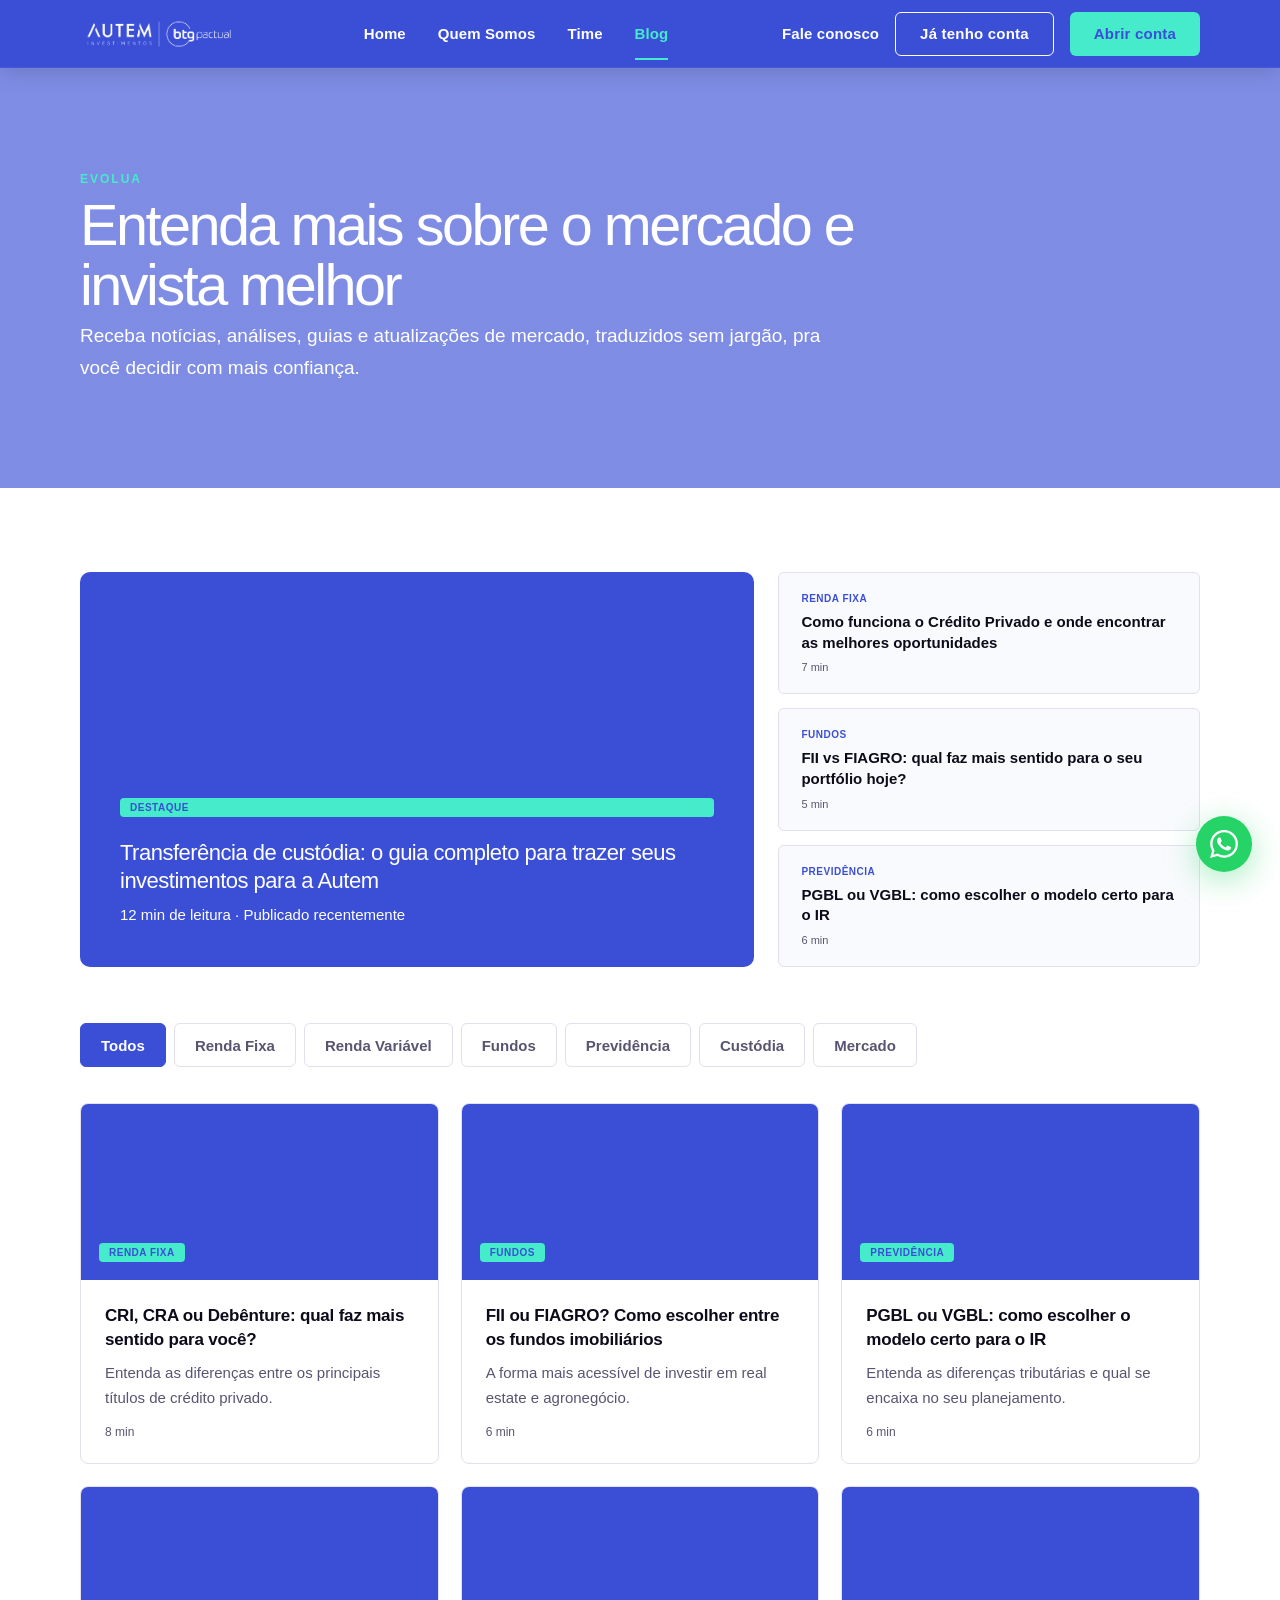
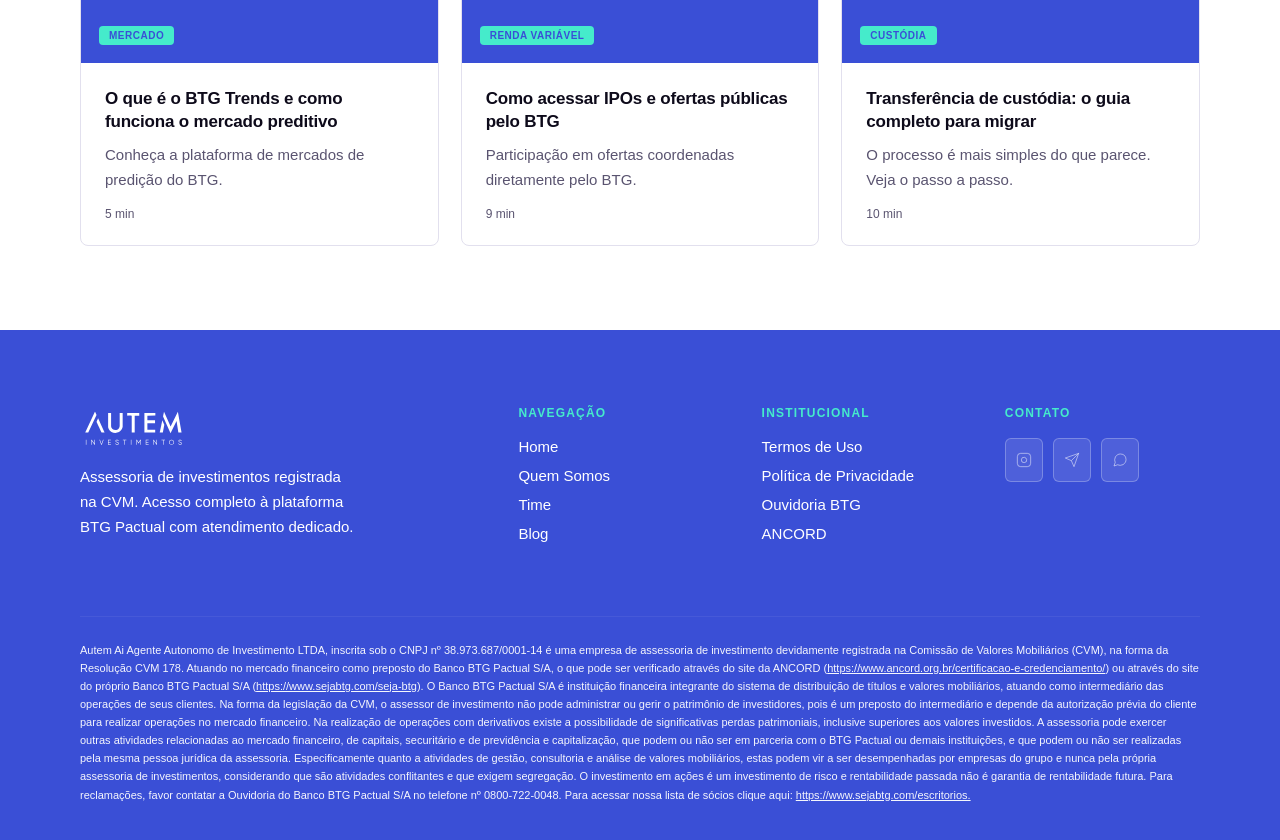
==== commit cea0ef03: "Atualiza títulos das páginas Blog e Time" ====
--- a/blog.html
+++ b/blog.html
@@ -51,8 +51,8 @@
   <section class="blog-hero">
     <div class="container">
       <span class="section-eyebrow" style="color:var(--c-green);">Evolua</span>
-      <h1>Entenda mais. Invista melhor.</h1>
-      <p>Análises, guias e atualizações de mercado, traduzidos sem jargão, pra você decidir com mais confiança.</p>
+      <h1>Entenda mais sobre o mercado e invista melhor</h1>
+      <p>Receba notícias, análises, guias e atualizações de mercado, traduzidos sem jargão, pra você decidir com mais confiança.</p>
     </div>
   </section>
 
--- a/style.css
+++ b/style.css
@@ -771,6 +771,30 @@
 .qs-pillar-icon { margin-bottom: 14px; color: var(--c-blue); }
 .qs-pillar h4 { font-size: var(--text-base); font-weight: 800; color: var(--text-primary); margin-bottom: 8px; }
 .qs-pillar p { font-size: var(--text-sm); color: var(--text-muted); line-height: 1.68; margin: 0; }
+
+.qs-manifesto { background: #fff; padding: 84px 0; }
+.qs-manifesto-head { margin-bottom: 52px; }
+.qs-manifesto-head .section-title { margin-bottom: 0; }
+
+.qs-manifesto-cols { display: grid; grid-template-columns: 1fr 1fr; gap: 56px; margin-bottom: 52px; }
+.qs-manifesto-col-divider { border-left: 1px solid rgba(58, 79, 214, 0.18); padding-left: 56px; }
+
+.qs-manifesto-kicker { display: block; font-size: 12px; font-weight: 800; letter-spacing: 2px; color: var(--c-green); margin-bottom: 14px; }
+
+.qs-manifesto-lead { font-size: 20px; font-weight: 300; color: var(--text-primary); line-height: 1.4; letter-spacing: -0.2px; margin: 0 0 20px; }
+.qs-manifesto-body { font-size: var(--text-base, 16px); font-weight: 400; color: var(--text-muted); line-height: 1.75; margin: 0; }
+.qs-manifesto-thesis { font-size: 20px; font-weight: 600; color: var(--text-primary); line-height: 1.45; letter-spacing: -0.2px; margin: 0 0 20px; }
+.qs-manifesto-highlight { color: var(--c-blue); }
+
+.qs-manifesto-chips { display: flex; flex-wrap: wrap; gap: 8px; margin-bottom: 20px; }
+.qs-manifesto-chip { font-size: 11px; font-weight: 700; text-transform: uppercase; letter-spacing: 1px; color: var(--text-primary); background: rgba(69, 235, 203, 0.28); border-radius: 20px; padding: 6px 14px; }
+
+.qs-manifesto-close { border-top: 1px solid rgba(58, 79, 214, 0.18); padding-top: 44px; }
+.qs-manifesto-quote { font-size: 29px; font-weight: 500; color: var(--text-primary); line-height: 1.32; letter-spacing: -0.5px; margin: 14px auto 24px; max-width: 680px; }
+.qs-manifesto-final { font-size: 17px; font-weight: 500; color: var(--text-primary); line-height: 1.5; margin: 0 0 28px; }
+.qs-manifesto-final strong { color: var(--c-blue); font-weight: 700; }
+.qs-manifesto-sign { font-size: 11px; font-weight: 700; text-transform: uppercase; letter-spacing: 3px; color: var(--text-muted); margin: 0; }
+
 .qs-btg { padding: 84px 0; background: var(--c-blue); }
 .qs-btg-inner { display: flex; align-items: center; gap: 64px; flex-wrap: wrap; }
 .qs-btg-text { flex: 1; min-width: 280px; }
@@ -815,15 +839,20 @@
 }
 .time-card:hover { box-shadow: 0 20px 56px rgba(58, 79, 214, 0.12); transform: translateY(-4px); }
 .time-avatar {
-  height: 208px;
+  height: 340px;
   background: var(--c-blue);
   display: flex; align-items: center; justify-content: center;
+  overflow: hidden;
+}
+.time-avatar img {
+  width: 100%; height: 100%;
+  object-fit: cover; object-position: center 15%;
 }
 .time-avatar-initials {
-  width: 76px; height: 76px; border-radius: 50%;
+  width: 90px; height: 90px; border-radius: 50%;
   background: rgba(69,235,203,0.14); border: 2px solid rgba(69,235,203,0.35);
   display: flex; align-items: center; justify-content: center;
-  font-size: 26px; font-weight: 900; color: var(--c-green);
+  font-size: 30px; font-weight: 900; color: var(--c-green);
 }
 .time-card-body { padding: 24px; }
 .time-card-name { font-size: var(--text-md); font-weight: 800; color: var(--text-primary); margin-bottom: 4px; }
@@ -1650,6 +1679,8 @@
   .steps { grid-template-columns: 1fr; gap: 40px; }
   .step:not(:last-child)::after { display: none; }
   .custodia-inner, .qs-grid { grid-template-columns: 1fr; gap: 40px; }
+  .qs-manifesto-cols { grid-template-columns: 1fr; gap: 40px; }
+  .qs-manifesto-col-divider { border-left: none; padding-left: 0; border-top: 1px solid rgba(58, 79, 214, 0.18); padding-top: 40px; }
   .blog-grid, .time-grid, .blog-all-grid { grid-template-columns: repeat(2, 1fr); gap: 16px; }
   .numeros-grid { grid-template-columns: repeat(2, 1fr); }
   .footer-top { grid-template-columns: 1fr 1fr; gap: 32px; }
@@ -1707,6 +1738,10 @@
   .qs-btg-glass { width: 100%; box-sizing: border-box; padding: 24px; }
   .qs-cta-buttons { flex-direction: column; align-items: stretch; gap: 12px !important; }
   .qs-cta-buttons .btn-primary, .qs-cta-buttons .btn-outline { width: 100% !important; margin-top: 0 !important; }
+  .qs-manifesto { padding: clamp(40px, 8vw, 64px) 0; }
+  .qs-manifesto-lead { font-size: 18px; }
+  .qs-manifesto-thesis { font-size: 18px; }
+  .qs-manifesto-quote { font-size: 24px; }
 }
 
 /* 480px (Mobile Portrait) */
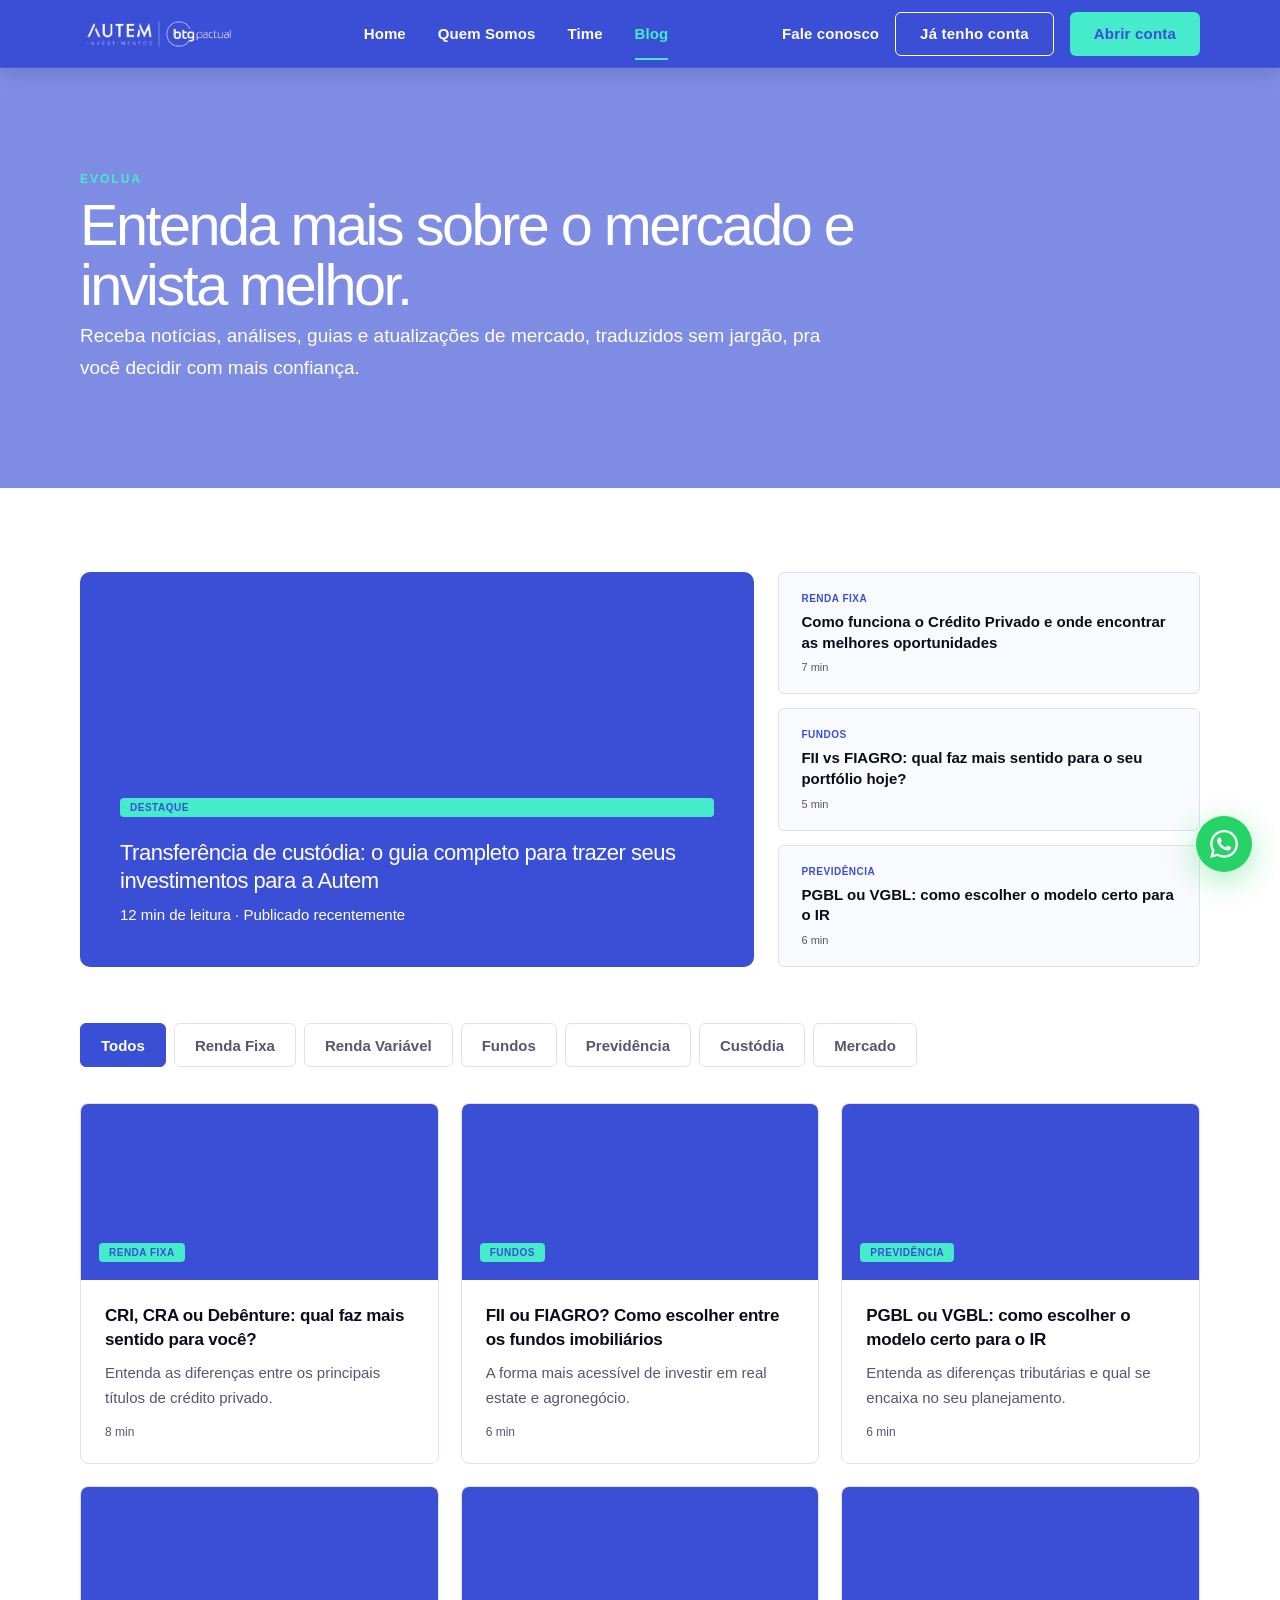
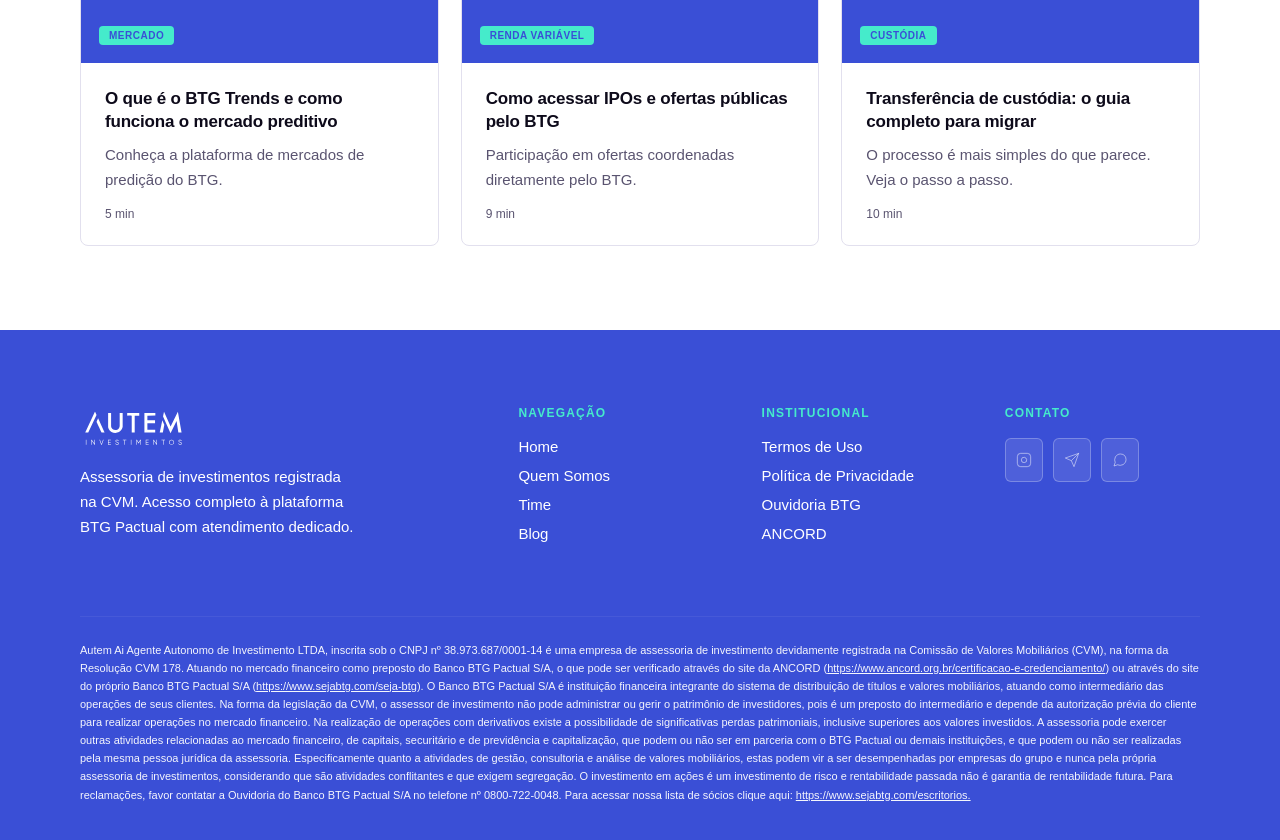
==== commit 71e8d2a4: "Corrige nomes das fotos de João Rey e André Brito (bug de acentuação)" ====
--- a/blog.html
+++ b/blog.html
@@ -51,7 +51,7 @@
   <section class="blog-hero">
     <div class="container">
       <span class="section-eyebrow" style="color:var(--c-green);">Evolua</span>
-      <h1>Entenda mais sobre o mercado e invista melhor</h1>
+      <h1>Entenda mais sobre o mercado e invista melhor.</h1>
       <p>Receba notícias, análises, guias e atualizações de mercado, traduzidos sem jargão, pra você decidir com mais confiança.</p>
     </div>
   </section>
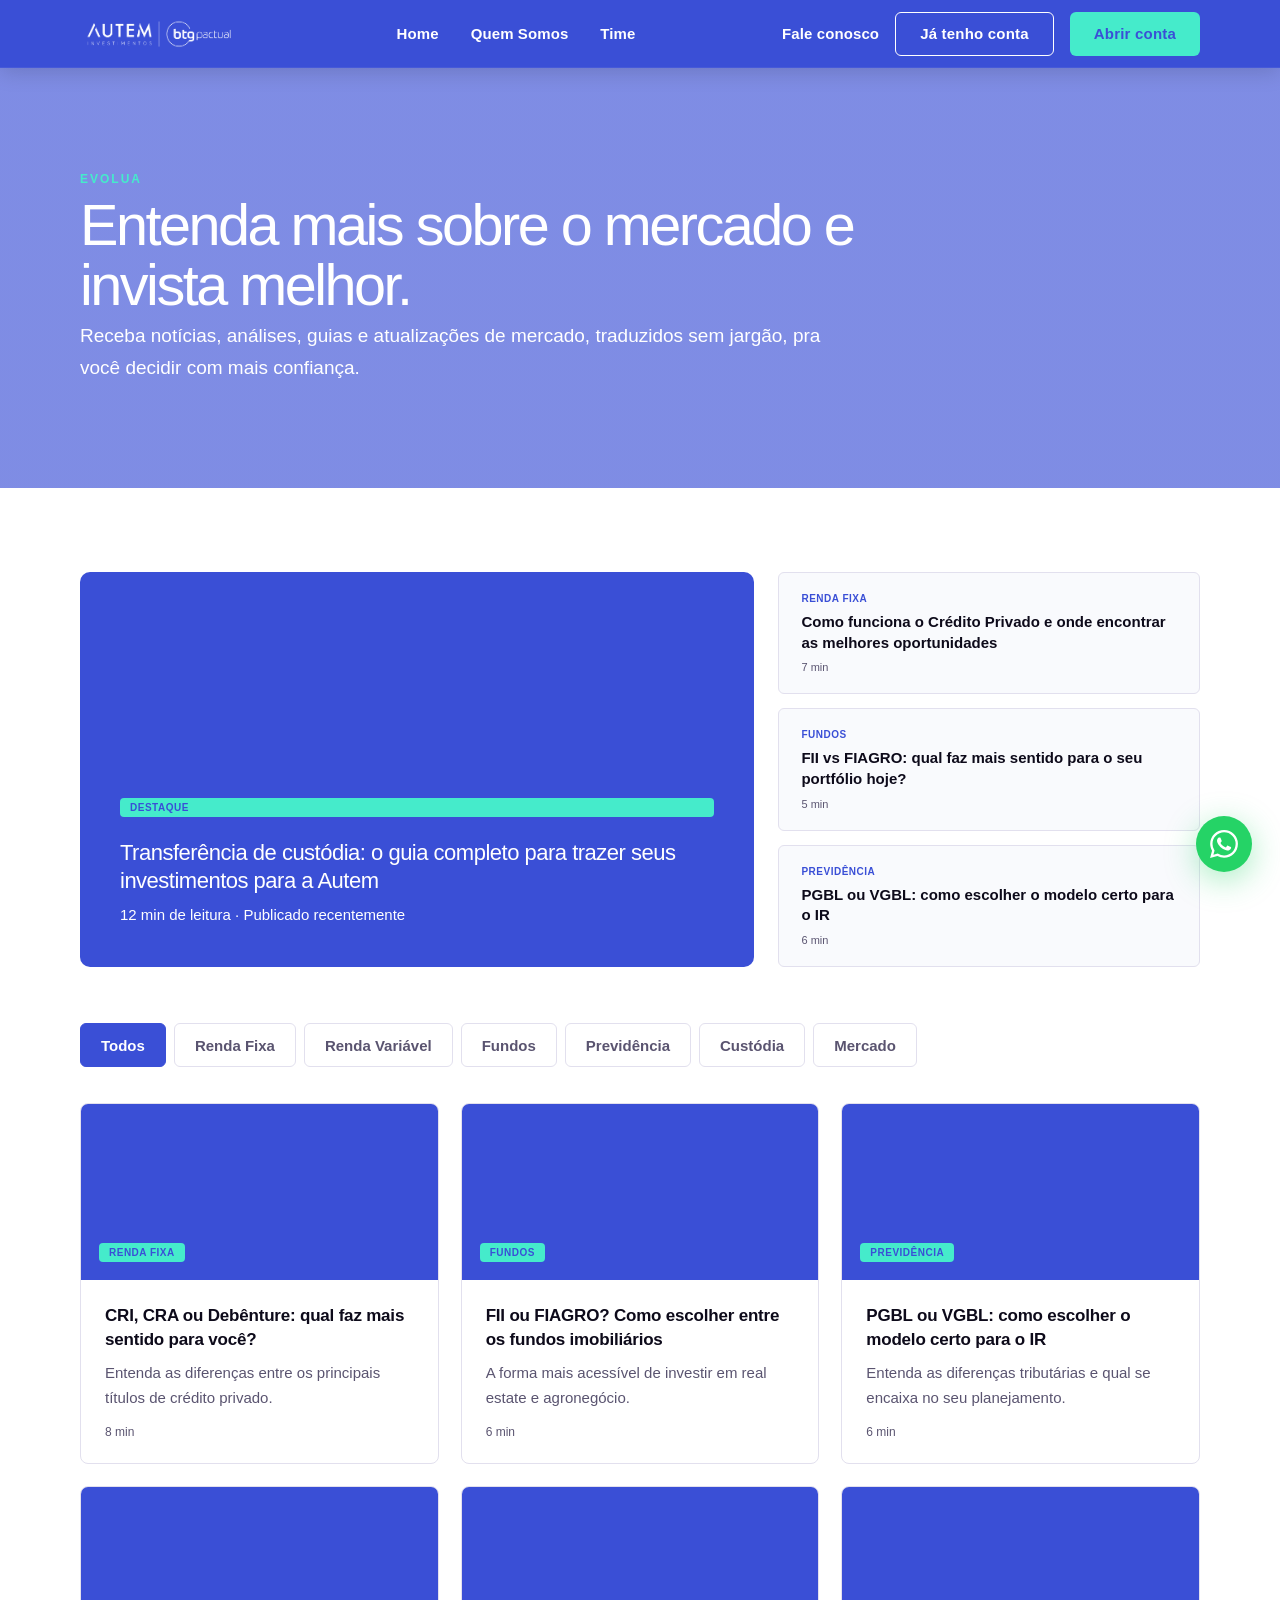
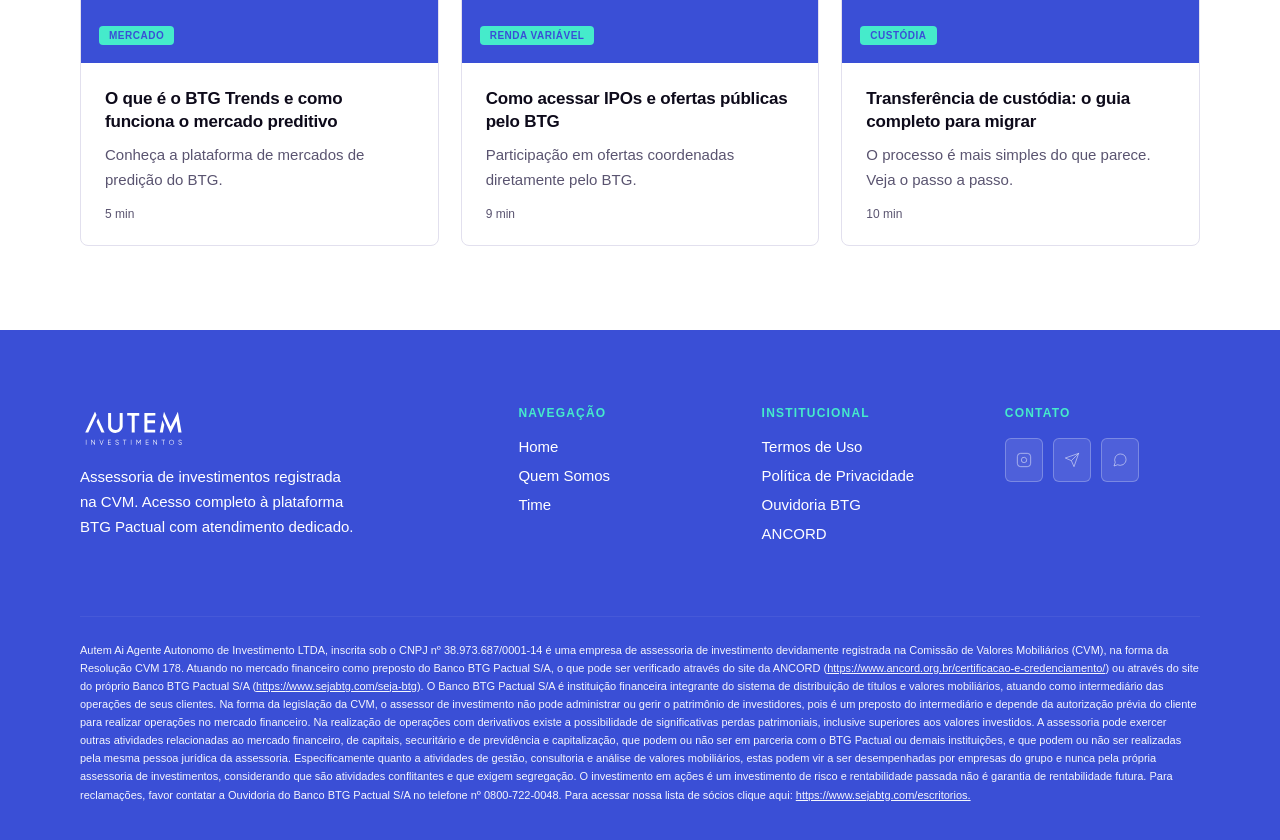
==== commit 9ab13a41: "Atualiza site: blog, index, quem-somos, time e imagens" ====
--- a/blog.html
+++ b/blog.html
@@ -36,7 +36,7 @@
       <li><a href="index.html" id="nav-home">Home</a></li>
       <li><a href="quem-somos.html" id="nav-quem-somos">Quem Somos</a></li>
       <li><a href="time.html" id="nav-time">Time</a></li>
-      <li><a href="blog.html" id="nav-blog" class="active">Blog</a></li>
+      <li style="display: none;"><a href="blog.html" id="nav-blog" class="active">Blog</a></li>
     </ul>
     <div class="nav-actions">
       <button class="nav-link-plain" onclick="openFaleConosco(event)">Fale conosco</button>
@@ -115,7 +115,7 @@
             <li><a href="index.html">Home</a></li>
             <li><a href="quem-somos.html">Quem Somos</a></li>
             <li><a href="time.html">Time</a></li>
-            <li><a href="blog.html">Blog</a></li>
+            <li style="display: none;"><a href="blog.html">Blog</a></li>
           </ul>
         </div>
         <div>
--- a/style.css
+++ b/style.css
@@ -729,7 +729,7 @@
 /* ══════════════════════════════════════════
    QUEM SOMOS
 ══════════════════════════════════════════ */
-.qs-hero { display: flex; align-items: center; min-height: 420px; background: linear-gradient(rgba(58, 79, 214, 0.65), rgba(58, 79, 214, 0.65)), url('IMGs/Ofice.png') center/cover no-repeat; padding: 40px 0; position: relative; overflow: hidden; }
+.qs-hero { display: flex; align-items: center; min-height: 420px; background: linear-gradient(rgba(58, 79, 214, 0.65), rgba(58, 79, 214, 0.65)), url('IMGs/Blog.png') center/cover no-repeat; padding: 40px 0; position: relative; overflow: hidden; }
 .qs-hero::before {
   content: ''; position: absolute; right: -60px; top: -60px;
   width: 500px; height: 500px; border-radius: 50%;
@@ -751,7 +751,7 @@
 .qs-inline-label { font-size: 13px; color: var(--text-muted); margin-top: 4px; font-weight: 500; }
 .qs-inline-divider { width: 1px; height: 44px; background: var(--border); }
 .qs-img-wrap { display: flex; height: 100%; }
-.qs-img-real { width: 100%; height: 100%; min-height: 400px; object-fit: cover; border-radius: 24px; }
+.qs-img-real { width: 100%; height: 100%; min-height: 400px; object-fit: cover; object-position: center top; border-radius: 24px; }
 .qs-pillars { background: var(--bg-surface); padding: 84px 0; }
 .qs-pillars-grid { display: grid; grid-template-columns: repeat(3,1fr); gap: 20px; margin-top: 48px; }
 .qs-pillar {
@@ -818,7 +818,9 @@
 .qs-btg-item-content h4 { font-size: var(--text-base); font-weight: 800; color: #fff; margin-bottom: 4px; }
 .qs-btg-item-content p { font-size: var(--text-sm); color: rgba(255, 255, 255, 0.8); line-height: 1.6; margin: 0; }
 .qs-btg-divider { width: 100%; height: 1px; background: rgba(255, 255, 255, 0.15); }
-.qs-cta-section { padding: 84px 0; background: var(--c-green); }
+.qs-cta-section { padding: 84px 0; background: var(--c-green); position: relative; }
+.qs-cta-section::before { content: ""; position: absolute; inset: 0; background: url('IMGs/jornada.jpeg') center top/cover no-repeat; filter: grayscale(100%); opacity: 0.15; pointer-events: none; }
+.qs-cta-section > .container { position: relative; z-index: 1; }
 .qs-cta-buttons { display: flex; align-items: center; justify-content: center; gap: 16px; margin-top: 32px; }
 
 
